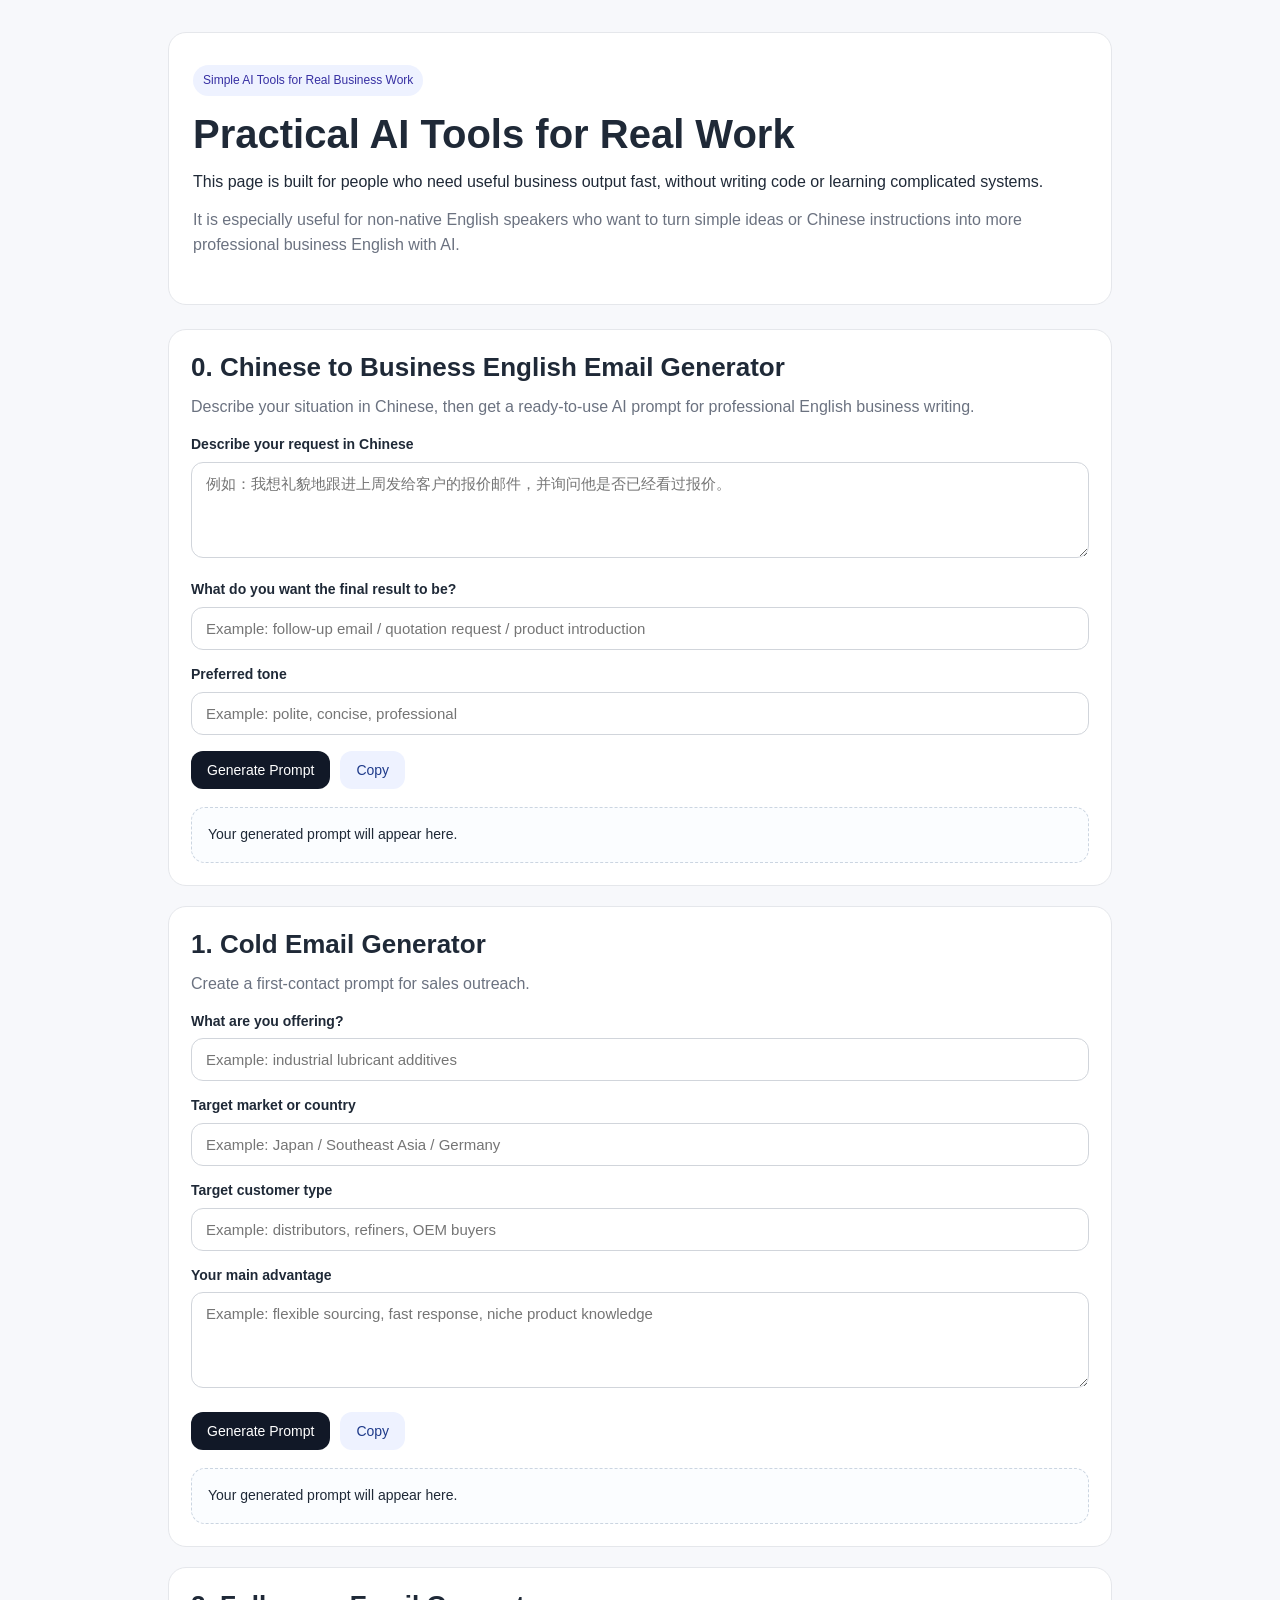
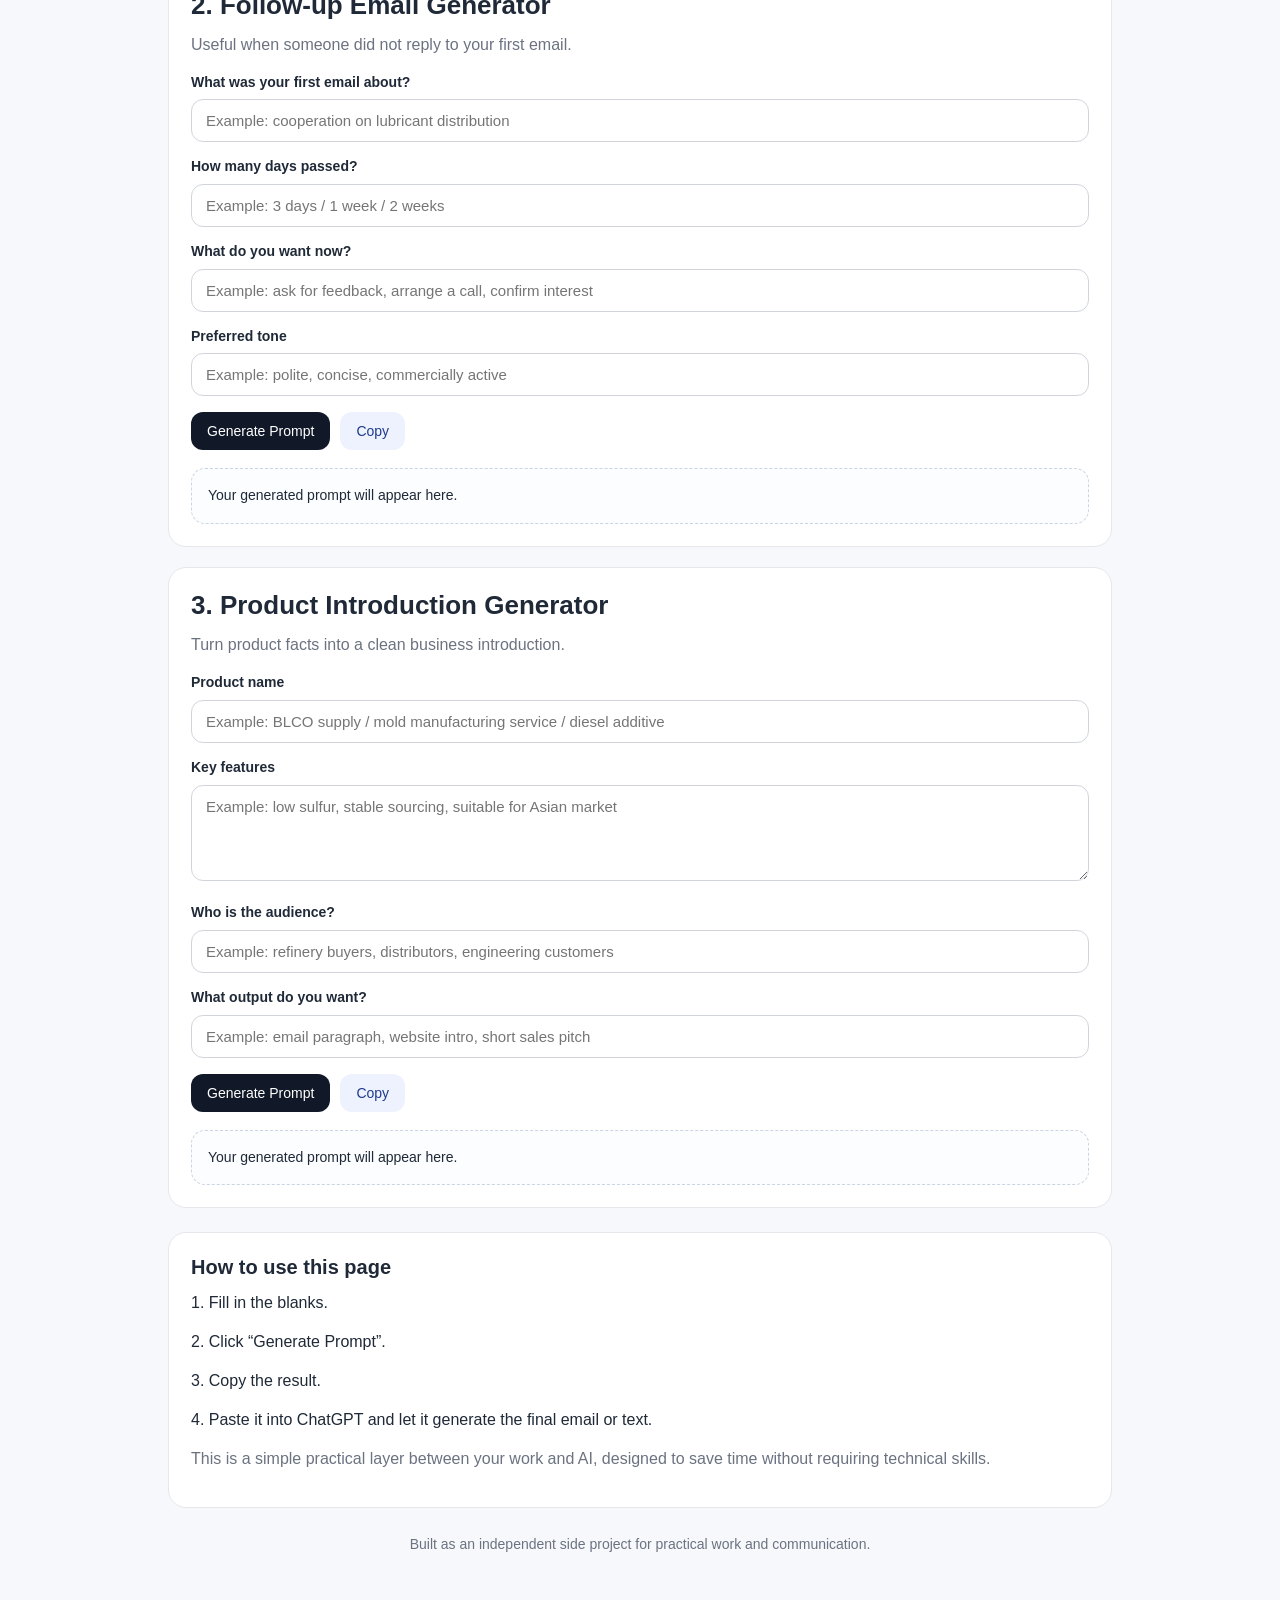
==== index.html @ b1612de0 "Update index.html" ====
<!DOCTYPE html>
<html lang="en">
<head>
  <meta charset="UTF-8" />
  <meta name="viewport" content="width=device-width, initial-scale=1.0" />
  <title>Practical AI Tools for Real Work</title>
  <style>
    :root {
      --bg: #f7f8fb;
      --card: #ffffff;
      --text: #1f2937;
      --muted: #6b7280;
      --line: #e5e7eb;
      --accent: #111827;
      --accent-2: #2563eb;
    }

    * { box-sizing: border-box; }
    body {
      margin: 0;
      font-family: Arial, Helvetica, sans-serif;
      background: var(--bg);
      color: var(--text);
      line-height: 1.55;
    }

    .wrap {
      max-width: 980px;
      margin: 0 auto;
      padding: 32px 18px 60px;
    }

    .hero {
      background: var(--card);
      border: 1px solid var(--line);
      border-radius: 18px;
      padding: 32px 24px;
      margin-bottom: 24px;
    }

    h1, h2, h3 {
      margin: 0 0 12px;
      line-height: 1.2;
    }

    h1 { font-size: 40px; }
    h2 { font-size: 26px; }
    h3 { font-size: 20px; }

    p { margin: 0 0 14px; }

    .muted {
      color: var(--muted);
    }

    .grid {
      display: grid;
      gap: 20px;
    }

    .tool-card {
      background: var(--card);
      border: 1px solid var(--line);
      border-radius: 18px;
      padding: 22px;
    }

    label {
      display: block;
      font-size: 14px;
      font-weight: bold;
      margin: 14px 0 6px;
    }

    input, textarea {
      width: 100%;
      padding: 12px 14px;
      border: 1px solid #d1d5db;
      border-radius: 12px;
      font-size: 15px;
      font-family: inherit;
      background: #fff;
    }

    textarea {
      min-height: 96px;
      resize: vertical;
    }

    .actions {
      display: flex;
      flex-wrap: wrap;
      gap: 10px;
      margin-top: 16px;
    }

    button {
      border: 0;
      border-radius: 12px;
      padding: 11px 16px;
      font-size: 14px;
      cursor: pointer;
      transition: opacity 0.2s ease;
    }

    button:hover { opacity: 0.92; }

    .primary {
      background: var(--accent);
      color: #fff;
    }

    .secondary {
      background: #eef2ff;
      color: #1e3a8a;
    }

    .output {
      margin-top: 18px;
      padding: 16px;
      border: 1px dashed #cbd5e1;
      border-radius: 14px;
      background: #fbfdff;
      white-space: pre-wrap;
      font-size: 14px;
    }

    .tips {
      background: var(--card);
      border: 1px solid var(--line);
      border-radius: 18px;
      padding: 22px;
      margin-top: 24px;
    }

    .footer {
      text-align: center;
      color: var(--muted);
      font-size: 14px;
      margin-top: 26px;
    }

    .badge {
      display: inline-block;
      font-size: 12px;
      padding: 6px 10px;
      border-radius: 999px;
      background: #eef2ff;
      color: #3730a3;
      margin-bottom: 14px;
    }

    @media (max-width: 640px) {
      h1 { font-size: 30px; }
      h2 { font-size: 22px; }
      .hero, .tool-card, .tips { padding: 18px; }
    }
  </style>
</head>
<body>
  <div class="wrap">
    <section class="hero">
      <div class="badge">Simple AI Tools for Real Business Work</div>
      <h1>Practical AI Tools for Real Work</h1>
      <p>This page is built for people who need useful business output fast, without writing code or learning complicated systems.</p>
      <p class="muted">It is especially useful for non-native English speakers who want to turn simple ideas or Chinese instructions into more professional business English with AI.</p>
    </section>

    <div class="grid">
      <section class="tool-card">
        <h2>0. Chinese to Business English Email Generator</h2>
        <p class="muted">Describe your situation in Chinese, then get a ready-to-use AI prompt for professional English business writing.</p>

        <label for="cn-situation">Describe your request in Chinese</label>
        <textarea id="cn-situation" placeholder="例如：我想礼貌地跟进上周发给客户的报价邮件，并询问他是否已经看过报价。"></textarea>

        <label for="cn-purpose">What do you want the final result to be?</label>
        <input id="cn-purpose" placeholder="Example: follow-up email / quotation request / product introduction" />

        <label for="cn-tone">Preferred tone</label>
        <input id="cn-tone" placeholder="Example: polite, concise, professional" />

        <div class="actions">
          <button class="primary" onclick="generateChineseEmail()">Generate Prompt</button>
          <button class="secondary" onclick="copyText('chinese-output')">Copy</button>
        </div>

        <div class="output" id="chinese-output">Your generated prompt will appear here.</div>
      </section>

      <section class="tool-card">
        <h2>1. Cold Email Generator</h2>
        <p class="muted">Create a first-contact prompt for sales outreach.</p>

        <label for="ce-product">What are you offering?</label>
        <input id="ce-product" placeholder="Example: industrial lubricant additives" />

        <label for="ce-market">Target market or country</label>
        <input id="ce-market" placeholder="Example: Japan / Southeast Asia / Germany" />

        <label for="ce-buyer">Target customer type</label>
        <input id="ce-buyer" placeholder="Example: distributors, refiners, OEM buyers" />

        <label for="ce-advantage">Your main advantage</label>
        <textarea id="ce-advantage" placeholder="Example: flexible sourcing, fast response, niche product knowledge"></textarea>

        <div class="actions">
          <button class="primary" onclick="generateColdEmail()">Generate Prompt</button>
          <button class="secondary" onclick="copyText('cold-output')">Copy</button>
        </div>

        <div class="output" id="cold-output">Your generated prompt will appear here.</div>
      </section>

      <section class="tool-card">
        <h2>2. Follow-up Email Generator</h2>
        <p class="muted">Useful when someone did not reply to your first email.</p>

        <label for="fu-topic">What was your first email about?</label>
        <input id="fu-topic" placeholder="Example: cooperation on lubricant distribution" />

        <label for="fu-days">How many days passed?</label>
        <input id="fu-days" placeholder="Example: 3 days / 1 week / 2 weeks" />

        <label for="fu-goal">What do you want now?</label>
        <input id="fu-goal" placeholder="Example: ask for feedback, arrange a call, confirm interest" />

        <label for="fu-tone">Preferred tone</label>
        <input id="fu-tone" placeholder="Example: polite, concise, commercially active" />

        <div class="actions">
          <button class="primary" onclick="generateFollowUp()">Generate Prompt</button>
          <button class="secondary" onclick="copyText('follow-output')">Copy</button>
        </div>

        <div class="output" id="follow-output">Your generated prompt will appear here.</div>
      </section>

      <section class="tool-card">
        <h2>3. Product Introduction Generator</h2>
        <p class="muted">Turn product facts into a clean business introduction.</p>

        <label for="pi-product">Product name</label>
        <input id="pi-product" placeholder="Example: BLCO supply / mold manufacturing service / diesel additive" />

        <label for="pi-features">Key features</label>
        <textarea id="pi-features" placeholder="Example: low sulfur, stable sourcing, suitable for Asian market"></textarea>

        <label for="pi-audience">Who is the audience?</label>
        <input id="pi-audience" placeholder="Example: refinery buyers, distributors, engineering customers" />

        <label for="pi-format">What output do you want?</label>
        <input id="pi-format" placeholder="Example: email paragraph, website intro, short sales pitch" />

        <div class="actions">
          <button class="primary" onclick="generateProductIntro()">Generate Prompt</button>
          <button class="secondary" onclick="copyText('product-output')">Copy</button>
        </div>

        <div class="output" id="product-output">Your generated prompt will appear here.</div>
      </section>
    </div>

    <section class="tips">
      <h3>How to use this page</h3>
      <p>1. Fill in the blanks.</p>
      <p>2. Click “Generate Prompt”.</p>
      <p>3. Copy the result.</p>
      <p>4. Paste it into ChatGPT and let it generate the final email or text.</p>
      <p class="muted">This is a simple practical layer between your work and AI, designed to save time without requiring technical skills.</p>
    </section>

    <div class="footer">
      Built as an independent side project for practical work and communication.
    </div>
  </div>

  <script>
    function generateChineseEmail() {
      const situation = document.getElementById('cn-situation').value.trim();
      const purpose = document.getElementById('cn-purpose').value.trim();
      const tone = document.getElementById('cn-tone').value.trim();

      const text = `You are a professional business communication assistant.

Please read the following Chinese request and write a natural, professional English business email.

Chinese request:
${situation}

Desired result: ${purpose}
Preferred tone: ${tone}

Requirements:
- Do not translate word for word
- Rewrite it into natural business English
- Keep the structure clear and practical
- Use short paragraphs
- Make it suitable for real B2B communication
- If useful, provide a subject line as well`;

      document.getElementById('chinese-output').textContent = text;
    }

    function generateColdEmail() {
      const product = document.getElementById('ce-product').value.trim();
      const market = document.getElementById('ce-market').value.trim();
      const buyer = document.getElementById('ce-buyer').value.trim();
      const advantage = document.getElementById('ce-advantage').value.trim();

      const text = `Write a concise and professional B2B cold email in English.

What I offer: ${product}
Target market: ${market}
Target customer: ${buyer}
Main advantage: ${advantage}

Requirements:
- Keep it natural and businesslike
- Avoid exaggerated claims
- Use short paragraphs
- End with a clear but soft call to action
- Suitable for first contact with an overseas business partner`;

      document.getElementById('cold-output').textContent = text;
    }

    function generateFollowUp() {
      const topic = document.getElementById('fu-topic').value.trim();
      const days = document.getElementById('fu-days').value.trim();
      const goal = document.getElementById('fu-goal').value.trim();
      const tone = document.getElementById('fu-tone').value.trim();

      const text = `Write a follow-up business email in English.

Previous topic: ${topic}
Time passed since first email: ${days}
Current goal: ${goal}
Preferred tone: ${tone}

Requirements:
- Keep it polite and brief
- Do not sound pushy
- Show commercial initiative
- Make it suitable for a real B2B follow-up
- End with one clear next step`;

      document.getElementById('follow-output').textContent = text;
    }

    function generateProductIntro() {
      const product = document.getElementById('pi-product').value.trim();
      const features = document.getElementById('pi-features').value.trim();
      const audience = document.getElementById('pi-audience').value.trim();
      const format = document.getElementById('pi-format').value.trim();

      const text = `Write a professional English product introduction.

Product/service: ${product}
Key features: ${features}
Audience: ${audience}
Desired format: ${format}

Requirements:
- Make it clear and commercially useful
- Focus on value and application
- Avoid technical overload unless necessary
- Keep the language international and business-friendly`;

      document.getElementById('product-output').textContent = text;
    }

    function copyText(elementId) {
      const text = document.getElementById(elementId).textContent;
      navigator.clipboard.writeText(text).then(() => {
        alert('Copied successfully.');
      });
    }
  </script>
</body>
</html>
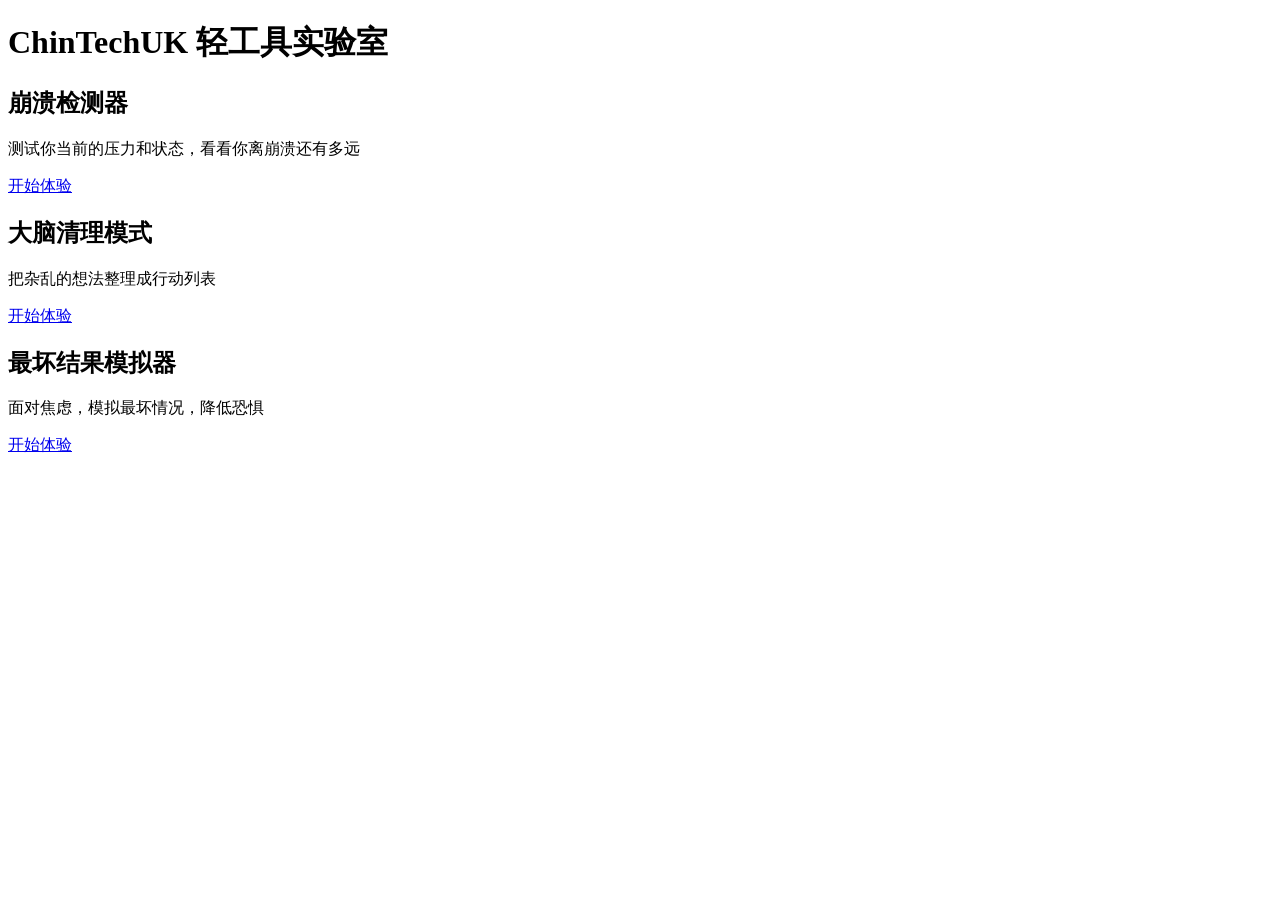
==== commit 411e2f51: "Update index.html" ====
--- a/index.html
+++ b/index.html
@@ -1,381 +1,26 @@
 <!DOCTYPE html>
-<html lang="en">
+<html lang="zh">
 <head>
-  <meta charset="UTF-8" />
-  <meta name="viewport" content="width=device-width, initial-scale=1.0" />
-  <title>Practical AI Tools for Real Work</title>
-  <style>
-    :root {
-      --bg: #f7f8fb;
-      --card: #ffffff;
-      --text: #1f2937;
-      --muted: #6b7280;
-      --line: #e5e7eb;
-      --accent: #111827;
-      --accent-2: #2563eb;
-    }
-
-    * { box-sizing: border-box; }
-    body {
-      margin: 0;
-      font-family: Arial, Helvetica, sans-serif;
-      background: var(--bg);
-      color: var(--text);
-      line-height: 1.55;
-    }
-
-    .wrap {
-      max-width: 980px;
-      margin: 0 auto;
-      padding: 32px 18px 60px;
-    }
-
-    .hero {
-      background: var(--card);
-      border: 1px solid var(--line);
-      border-radius: 18px;
-      padding: 32px 24px;
-      margin-bottom: 24px;
-    }
-
-    h1, h2, h3 {
-      margin: 0 0 12px;
-      line-height: 1.2;
-    }
-
-    h1 { font-size: 40px; }
-    h2 { font-size: 26px; }
-    h3 { font-size: 20px; }
-
-    p { margin: 0 0 14px; }
-
-    .muted {
-      color: var(--muted);
-    }
-
-    .grid {
-      display: grid;
-      gap: 20px;
-    }
-
-    .tool-card {
-      background: var(--card);
-      border: 1px solid var(--line);
-      border-radius: 18px;
-      padding: 22px;
-    }
-
-    label {
-      display: block;
-      font-size: 14px;
-      font-weight: bold;
-      margin: 14px 0 6px;
-    }
-
-    input, textarea {
-      width: 100%;
-      padding: 12px 14px;
-      border: 1px solid #d1d5db;
-      border-radius: 12px;
-      font-size: 15px;
-      font-family: inherit;
-      background: #fff;
-    }
-
-    textarea {
-      min-height: 96px;
-      resize: vertical;
-    }
-
-    .actions {
-      display: flex;
-      flex-wrap: wrap;
-      gap: 10px;
-      margin-top: 16px;
-    }
-
-    button {
-      border: 0;
-      border-radius: 12px;
-      padding: 11px 16px;
-      font-size: 14px;
-      cursor: pointer;
-      transition: opacity 0.2s ease;
-    }
-
-    button:hover { opacity: 0.92; }
-
-    .primary {
-      background: var(--accent);
-      color: #fff;
-    }
-
-    .secondary {
-      background: #eef2ff;
-      color: #1e3a8a;
-    }
-
-    .output {
-      margin-top: 18px;
-      padding: 16px;
-      border: 1px dashed #cbd5e1;
-      border-radius: 14px;
-      background: #fbfdff;
-      white-space: pre-wrap;
-      font-size: 14px;
-    }
-
-    .tips {
-      background: var(--card);
-      border: 1px solid var(--line);
-      border-radius: 18px;
-      padding: 22px;
-      margin-top: 24px;
-    }
-
-    .footer {
-      text-align: center;
-      color: var(--muted);
-      font-size: 14px;
-      margin-top: 26px;
-    }
-
-    .badge {
-      display: inline-block;
-      font-size: 12px;
-      padding: 6px 10px;
-      border-radius: 999px;
-      background: #eef2ff;
-      color: #3730a3;
-      margin-bottom: 14px;
-    }
-
-    @media (max-width: 640px) {
-      h1 { font-size: 30px; }
-      h2 { font-size: 22px; }
-      .hero, .tool-card, .tips { padding: 18px; }
-    }
-  </style>
+<meta charset="UTF-8">
+<title>ChinTechUK 工具站</title>
+<link rel="stylesheet" href="style.css">
 </head>
 <body>
-  <div class="wrap">
-    <section class="hero">
-      <div class="badge">Simple AI Tools for Real Business Work</div>
-      <h1>Practical AI Tools for Real Work</h1>
-      <p>This page is built for people who need useful business output fast, without writing code or learning complicated systems.</p>
-      <p class="muted">It is especially useful for non-native English speakers who want to turn simple ideas or Chinese instructions into more professional business English with AI.</p>
-    </section>
-
-    <div class="grid">
-      <section class="tool-card">
-        <h2>0. Chinese to Business English Email Generator</h2>
-        <p class="muted">Describe your situation in Chinese, then get a ready-to-use AI prompt for professional English business writing.</p>
-
-        <label for="cn-situation">Describe your request in Chinese</label>
-        <textarea id="cn-situation" placeholder="例如：我想礼貌地跟进上周发给客户的报价邮件，并询问他是否已经看过报价。"></textarea>
-
-        <label for="cn-purpose">What do you want the final result to be?</label>
-        <input id="cn-purpose" placeholder="Example: follow-up email / quotation request / product introduction" />
-
-        <label for="cn-tone">Preferred tone</label>
-        <input id="cn-tone" placeholder="Example: polite, concise, professional" />
-
-        <div class="actions">
-          <button class="primary" onclick="generateChineseEmail()">Generate Prompt</button>
-          <button class="secondary" onclick="copyText('chinese-output')">Copy</button>
-        </div>
-
-        <div class="output" id="chinese-output">Your generated prompt will appear here.</div>
-      </section>
-
-      <section class="tool-card">
-        <h2>1. Cold Email Generator</h2>
-        <p class="muted">Create a first-contact prompt for sales outreach.</p>
-
-        <label for="ce-product">What are you offering?</label>
-        <input id="ce-product" placeholder="Example: industrial lubricant additives" />
-
-        <label for="ce-market">Target market or country</label>
-        <input id="ce-market" placeholder="Example: Japan / Southeast Asia / Germany" />
-
-        <label for="ce-buyer">Target customer type</label>
-        <input id="ce-buyer" placeholder="Example: distributors, refiners, OEM buyers" />
-
-        <label for="ce-advantage">Your main advantage</label>
-        <textarea id="ce-advantage" placeholder="Example: flexible sourcing, fast response, niche product knowledge"></textarea>
-
-        <div class="actions">
-          <button class="primary" onclick="generateColdEmail()">Generate Prompt</button>
-          <button class="secondary" onclick="copyText('cold-output')">Copy</button>
-        </div>
-
-        <div class="output" id="cold-output">Your generated prompt will appear here.</div>
-      </section>
-
-      <section class="tool-card">
-        <h2>2. Follow-up Email Generator</h2>
-        <p class="muted">Useful when someone did not reply to your first email.</p>
-
-        <label for="fu-topic">What was your first email about?</label>
-        <input id="fu-topic" placeholder="Example: cooperation on lubricant distribution" />
-
-        <label for="fu-days">How many days passed?</label>
-        <input id="fu-days" placeholder="Example: 3 days / 1 week / 2 weeks" />
-
-        <label for="fu-goal">What do you want now?</label>
-        <input id="fu-goal" placeholder="Example: ask for feedback, arrange a call, confirm interest" />
-
-        <label for="fu-tone">Preferred tone</label>
-        <input id="fu-tone" placeholder="Example: polite, concise, commercially active" />
-
-        <div class="actions">
-          <button class="primary" onclick="generateFollowUp()">Generate Prompt</button>
-          <button class="secondary" onclick="copyText('follow-output')">Copy</button>
-        </div>
-
-        <div class="output" id="follow-output">Your generated prompt will appear here.</div>
-      </section>
-
-      <section class="tool-card">
-        <h2>3. Product Introduction Generator</h2>
-        <p class="muted">Turn product facts into a clean business introduction.</p>
-
-        <label for="pi-product">Product name</label>
-        <input id="pi-product" placeholder="Example: BLCO supply / mold manufacturing service / diesel additive" />
-
-        <label for="pi-features">Key features</label>
-        <textarea id="pi-features" placeholder="Example: low sulfur, stable sourcing, suitable for Asian market"></textarea>
-
-        <label for="pi-audience">Who is the audience?</label>
-        <input id="pi-audience" placeholder="Example: refinery buyers, distributors, engineering customers" />
-
-        <label for="pi-format">What output do you want?</label>
-        <input id="pi-format" placeholder="Example: email paragraph, website intro, short sales pitch" />
-
-        <div class="actions">
-          <button class="primary" onclick="generateProductIntro()">Generate Prompt</button>
-          <button class="secondary" onclick="copyText('product-output')">Copy</button>
-        </div>
-
-        <div class="output" id="product-output">Your generated prompt will appear here.</div>
-      </section>
-    </div>
-
-    <section class="tips">
-      <h3>How to use this page</h3>
-      <p>1. Fill in the blanks.</p>
-      <p>2. Click “Generate Prompt”.</p>
-      <p>3. Copy the result.</p>
-      <p>4. Paste it into ChatGPT and let it generate the final email or text.</p>
-      <p class="muted">This is a simple practical layer between your work and AI, designed to save time without requiring technical skills.</p>
-    </section>
-
-    <div class="footer">
-      Built as an independent side project for practical work and communication.
-    </div>
-  </div>
-
-  <script>
-    function generateChineseEmail() {
-      const situation = document.getElementById('cn-situation').value.trim();
-      const purpose = document.getElementById('cn-purpose').value.trim();
-      const tone = document.getElementById('cn-tone').value.trim();
-
-      const text = `You are a professional business communication assistant.
-
-Please read the following Chinese request and write a natural, professional English business email.
-
-Chinese request:
-${situation}
-
-Desired result: ${purpose}
-Preferred tone: ${tone}
-
-Requirements:
-- Do not translate word for word
-- Rewrite it into natural business English
-- Keep the structure clear and practical
-- Use short paragraphs
-- Make it suitable for real B2B communication
-- If useful, provide a subject line as well`;
-
-      document.getElementById('chinese-output').textContent = text;
-    }
-
-    function generateColdEmail() {
-      const product = document.getElementById('ce-product').value.trim();
-      const market = document.getElementById('ce-market').value.trim();
-      const buyer = document.getElementById('ce-buyer').value.trim();
-      const advantage = document.getElementById('ce-advantage').value.trim();
-
-      const text = `Write a concise and professional B2B cold email in English.
-
-What I offer: ${product}
-Target market: ${market}
-Target customer: ${buyer}
-Main advantage: ${advantage}
-
-Requirements:
-- Keep it natural and businesslike
-- Avoid exaggerated claims
-- Use short paragraphs
-- End with a clear but soft call to action
-- Suitable for first contact with an overseas business partner`;
-
-      document.getElementById('cold-output').textContent = text;
-    }
-
-    function generateFollowUp() {
-      const topic = document.getElementById('fu-topic').value.trim();
-      const days = document.getElementById('fu-days').value.trim();
-      const goal = document.getElementById('fu-goal').value.trim();
-      const tone = document.getElementById('fu-tone').value.trim();
-
-      const text = `Write a follow-up business email in English.
-
-Previous topic: ${topic}
-Time passed since first email: ${days}
-Current goal: ${goal}
-Preferred tone: ${tone}
-
-Requirements:
-- Keep it polite and brief
-- Do not sound pushy
-- Show commercial initiative
-- Make it suitable for a real B2B follow-up
-- End with one clear next step`;
-
-      document.getElementById('follow-output').textContent = text;
-    }
-
-    function generateProductIntro() {
-      const product = document.getElementById('pi-product').value.trim();
-      const features = document.getElementById('pi-features').value.trim();
-      const audience = document.getElementById('pi-audience').value.trim();
-      const format = document.getElementById('pi-format').value.trim();
-
-      const text = `Write a professional English product introduction.
-
-Product/service: ${product}
-Key features: ${features}
-Audience: ${audience}
-Desired format: ${format}
-
-Requirements:
-- Make it clear and commercially useful
-- Focus on value and application
-- Avoid technical overload unless necessary
-- Keep the language international and business-friendly`;
-
-      document.getElementById('product-output').textContent = text;
-    }
-
-    function copyText(elementId) {
-      const text = document.getElementById(elementId).textContent;
-      navigator.clipboard.writeText(text).then(() => {
-        alert('Copied successfully.');
-      });
-    }
-  </script>
+<h1>ChinTechUK 轻工具实验室</h1>
+<div class="card">
+  <h2>崩溃检测器</h2>
+  <p>测试你当前的压力和状态，看看你离崩溃还有多远</p>
+  <a href="stress.html">开始体验</a>
+</div>
+<div class="card">
+  <h2>大脑清理模式</h2>
+  <p>把杂乱的想法整理成行动列表</p>
+  <a href="brain.html">开始体验</a>
+</div>
+<div class="card">
+  <h2>最坏结果模拟器</h2>
+  <p>面对焦虑，模拟最坏情况，降低恐惧</p>
+  <a href="worst.html">开始体验</a>
+</div>
 </body>
 </html>
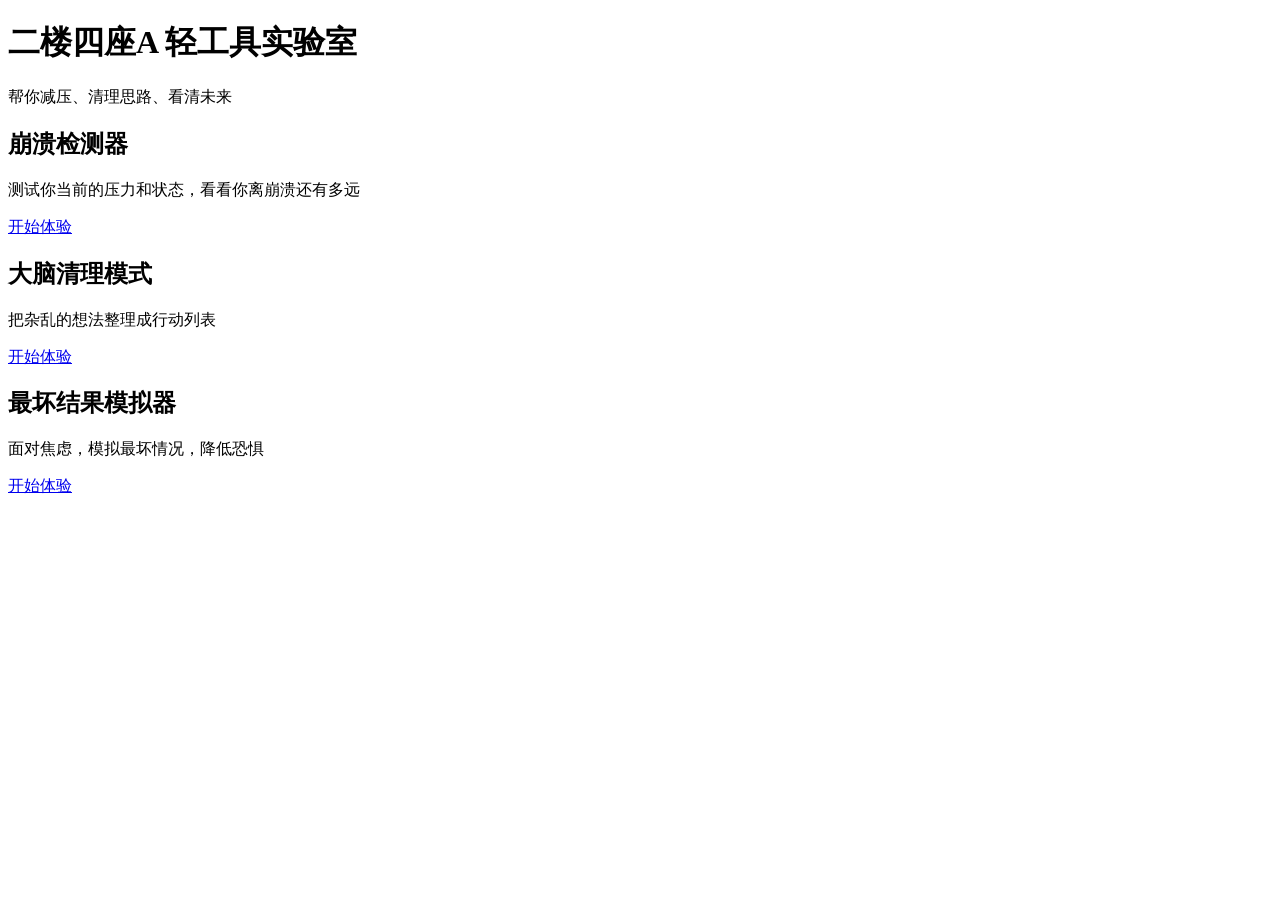
==== commit bc91fa9a: "Update index.html" ====
--- a/index.html
+++ b/index.html
@@ -2,25 +2,30 @@
 <html lang="zh">
 <head>
 <meta charset="UTF-8">
-<title>ChinTechUK 工具站</title>
+<title>二楼四座A 轻工具实验室</title>
 <link rel="stylesheet" href="style.css">
 </head>
 <body>
-<h1>ChinTechUK 轻工具实验室</h1>
+<h1>二楼四座A 轻工具实验室</h1>
+<p>帮你减压、清理思路、看清未来</p>
+
 <div class="card">
   <h2>崩溃检测器</h2>
   <p>测试你当前的压力和状态，看看你离崩溃还有多远</p>
   <a href="stress.html">开始体验</a>
 </div>
+
 <div class="card">
   <h2>大脑清理模式</h2>
   <p>把杂乱的想法整理成行动列表</p>
   <a href="brain.html">开始体验</a>
 </div>
+
 <div class="card">
   <h2>最坏结果模拟器</h2>
   <p>面对焦虑，模拟最坏情况，降低恐惧</p>
   <a href="worst.html">开始体验</a>
 </div>
+
 </body>
 </html>
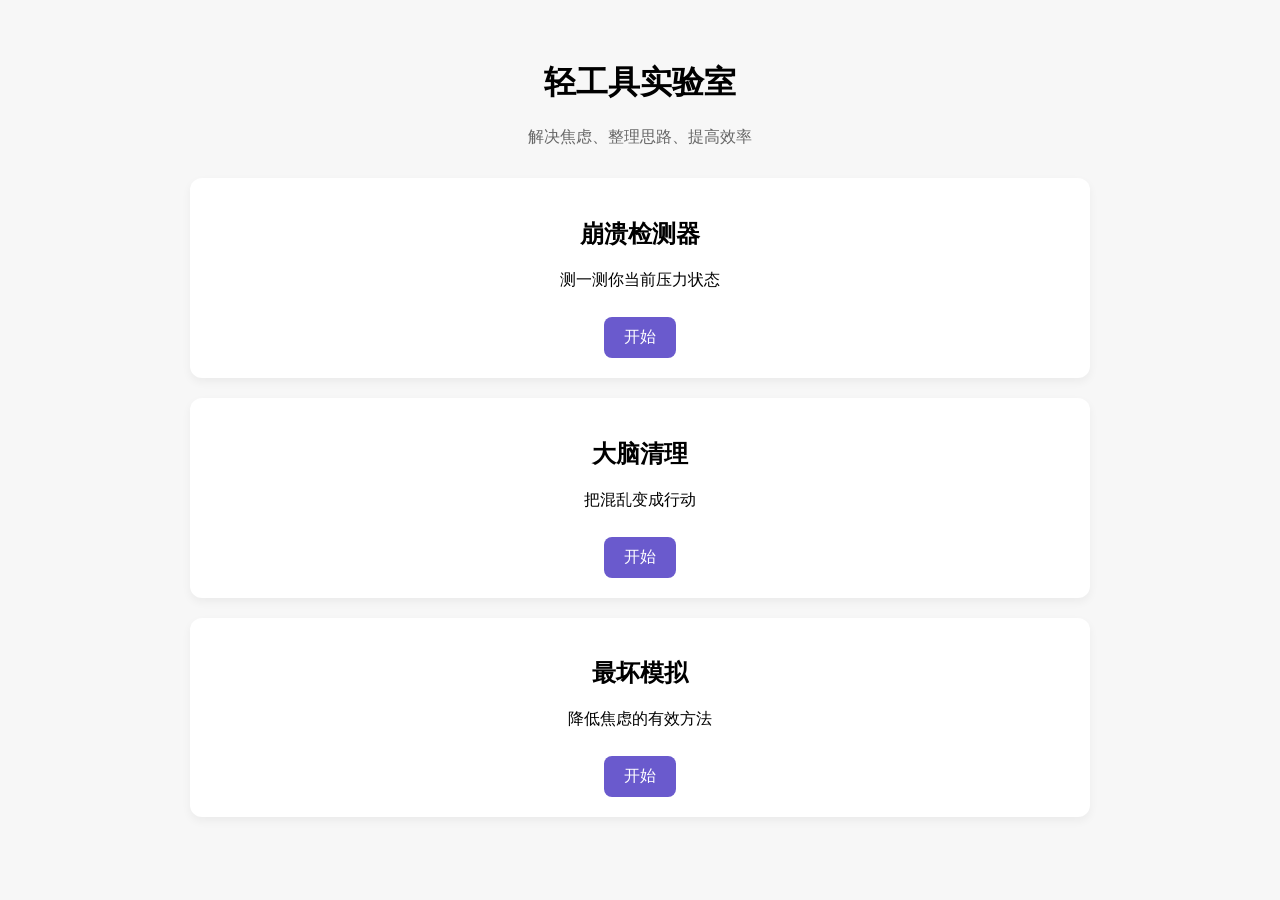
==== commit acac2442: "Update index.html" ====
--- a/index.html
+++ b/index.html
@@ -2,29 +2,36 @@
 <html lang="zh">
 <head>
 <meta charset="UTF-8">
-<title>二楼四座A 轻工具实验室</title>
-<link rel="stylesheet" href="style.css">
+<title>二楼四座A 工具站</title>
+<link rel="stylesheet" href="style_new.css">
 </head>
 <body>
-<h1>二楼四座A 轻工具实验室</h1>
-<p>帮你减压、清理思路、看清未来</p>
 
-<div class="card">
-  <h2>崩溃检测器</h2>
-  <p>测试你当前的压力和状态，看看你离崩溃还有多远</p>
-  <a href="stress.html">开始体验</a>
-</div>
+<div class="container">
+  <h1>轻工具实验室</h1>
+  <p class="subtitle">解决焦虑、整理思路、提高效率</p>
 
-<div class="card">
-  <h2>大脑清理模式</h2>
-  <p>把杂乱的想法整理成行动列表</p>
-  <a href="brain.html">开始体验</a>
-</div>
+  <div class="grid">
 
-<div class="card">
-  <h2>最坏结果模拟器</h2>
-  <p>面对焦虑，模拟最坏情况，降低恐惧</p>
-  <a href="worst.html">开始体验</a>
+    <div class="card">
+      <h2>崩溃检测器</h2>
+      <p>测一测你当前压力状态</p>
+      <a href="stress.html" class="btn">开始</a>
+    </div>
+
+    <div class="card">
+      <h2>大脑清理</h2>
+      <p>把混乱变成行动</p>
+      <a href="brain.html" class="btn">开始</a>
+    </div>
+
+    <div class="card">
+      <h2>最坏模拟</h2>
+      <p>降低焦虑的有效方法</p>
+      <a href="worst.html" class="btn">开始</a>
+    </div>
+
+  </div>
 </div>
 
 </body>
--- a/style_new.css
+++ b/style_new.css
@@ -0,0 +1 @@
+body{margin:0;font-family:Arial,sans-serif;background:#f7f7f7}.container{max-width:900px;margin:0 auto;text-align:center;padding:40px 20px}.subtitle{color:#666;margin-bottom:30px}.grid{display:grid;grid-template-columns:1fr;gap:20px}.card{background:#fff;padding:20px;border-radius:12px;box-shadow:0 4px 10px rgba(0,0,0,0.05)}.btn{display:inline-block;margin-top:10px;padding:10px 20px;background:#6A5ACD;color:#fff;text-decoration:none;border-radius:8px}.btn:hover{opacity:0.8}
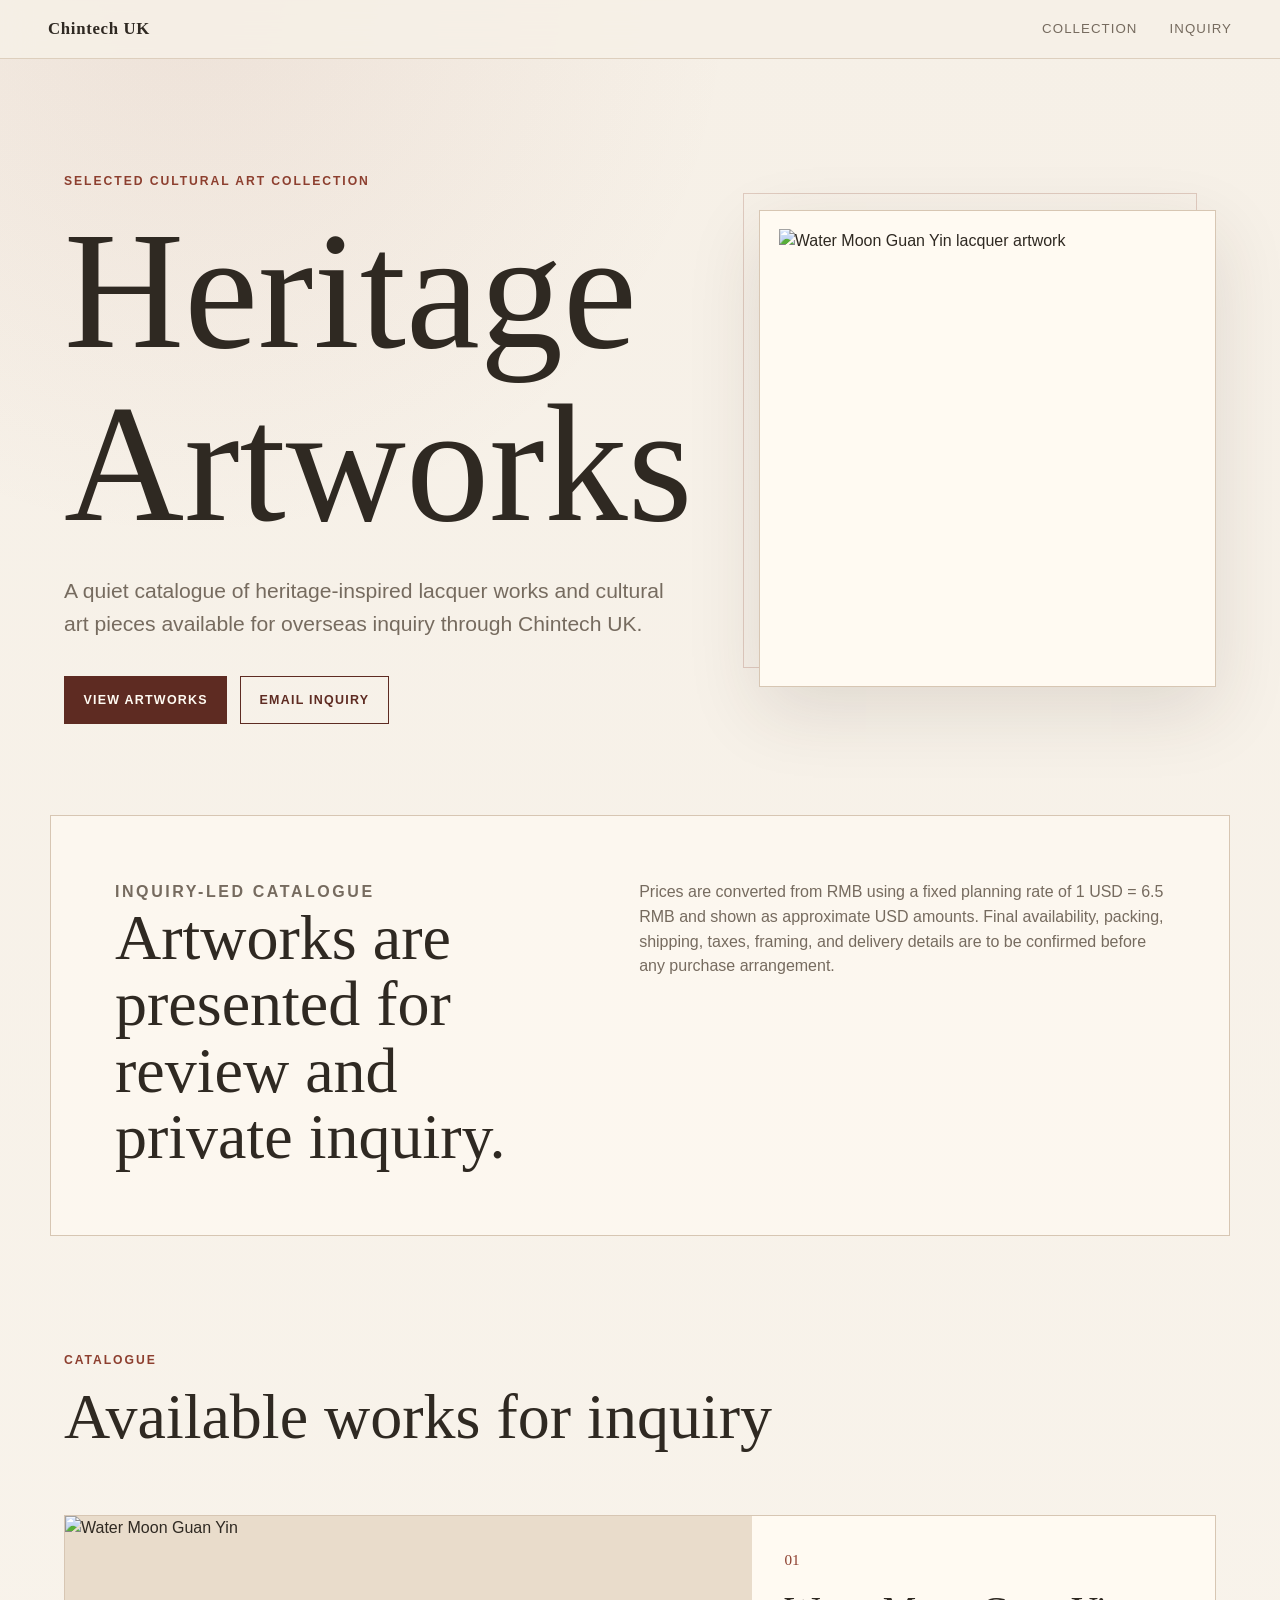
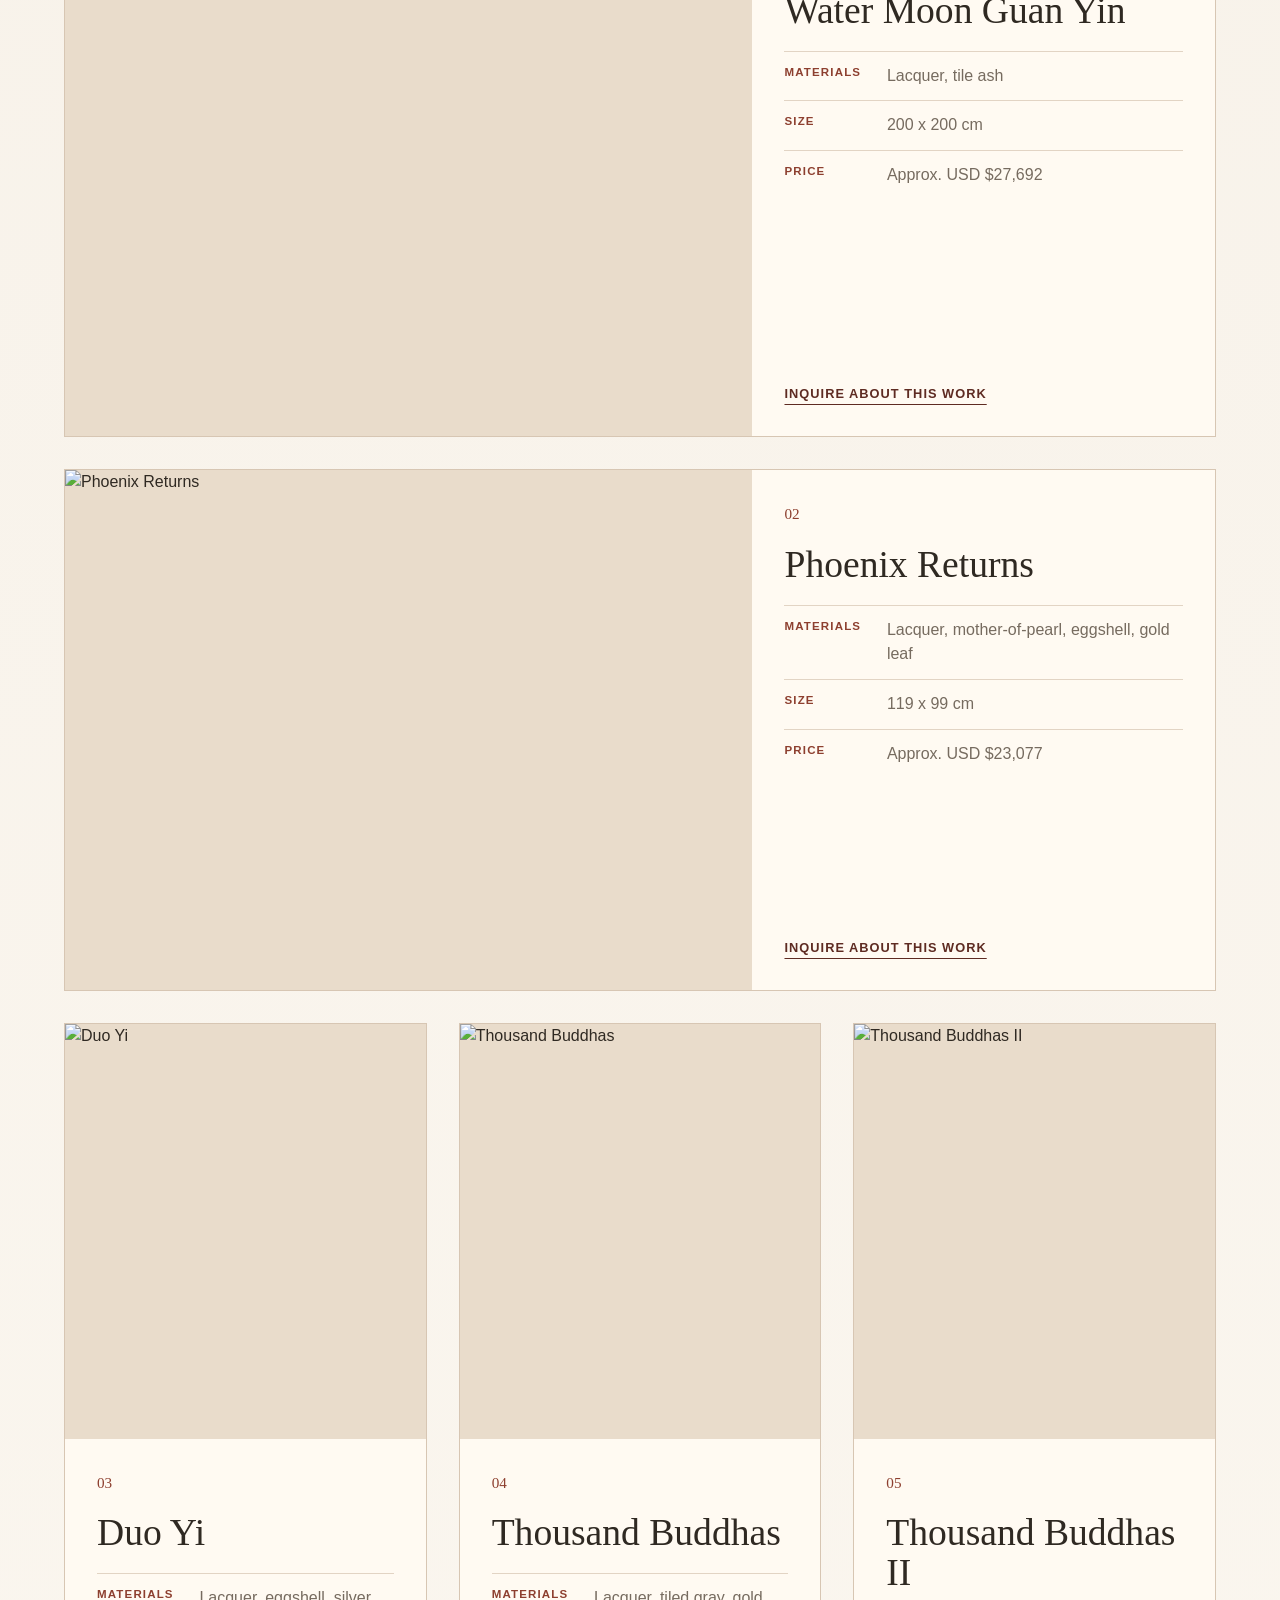
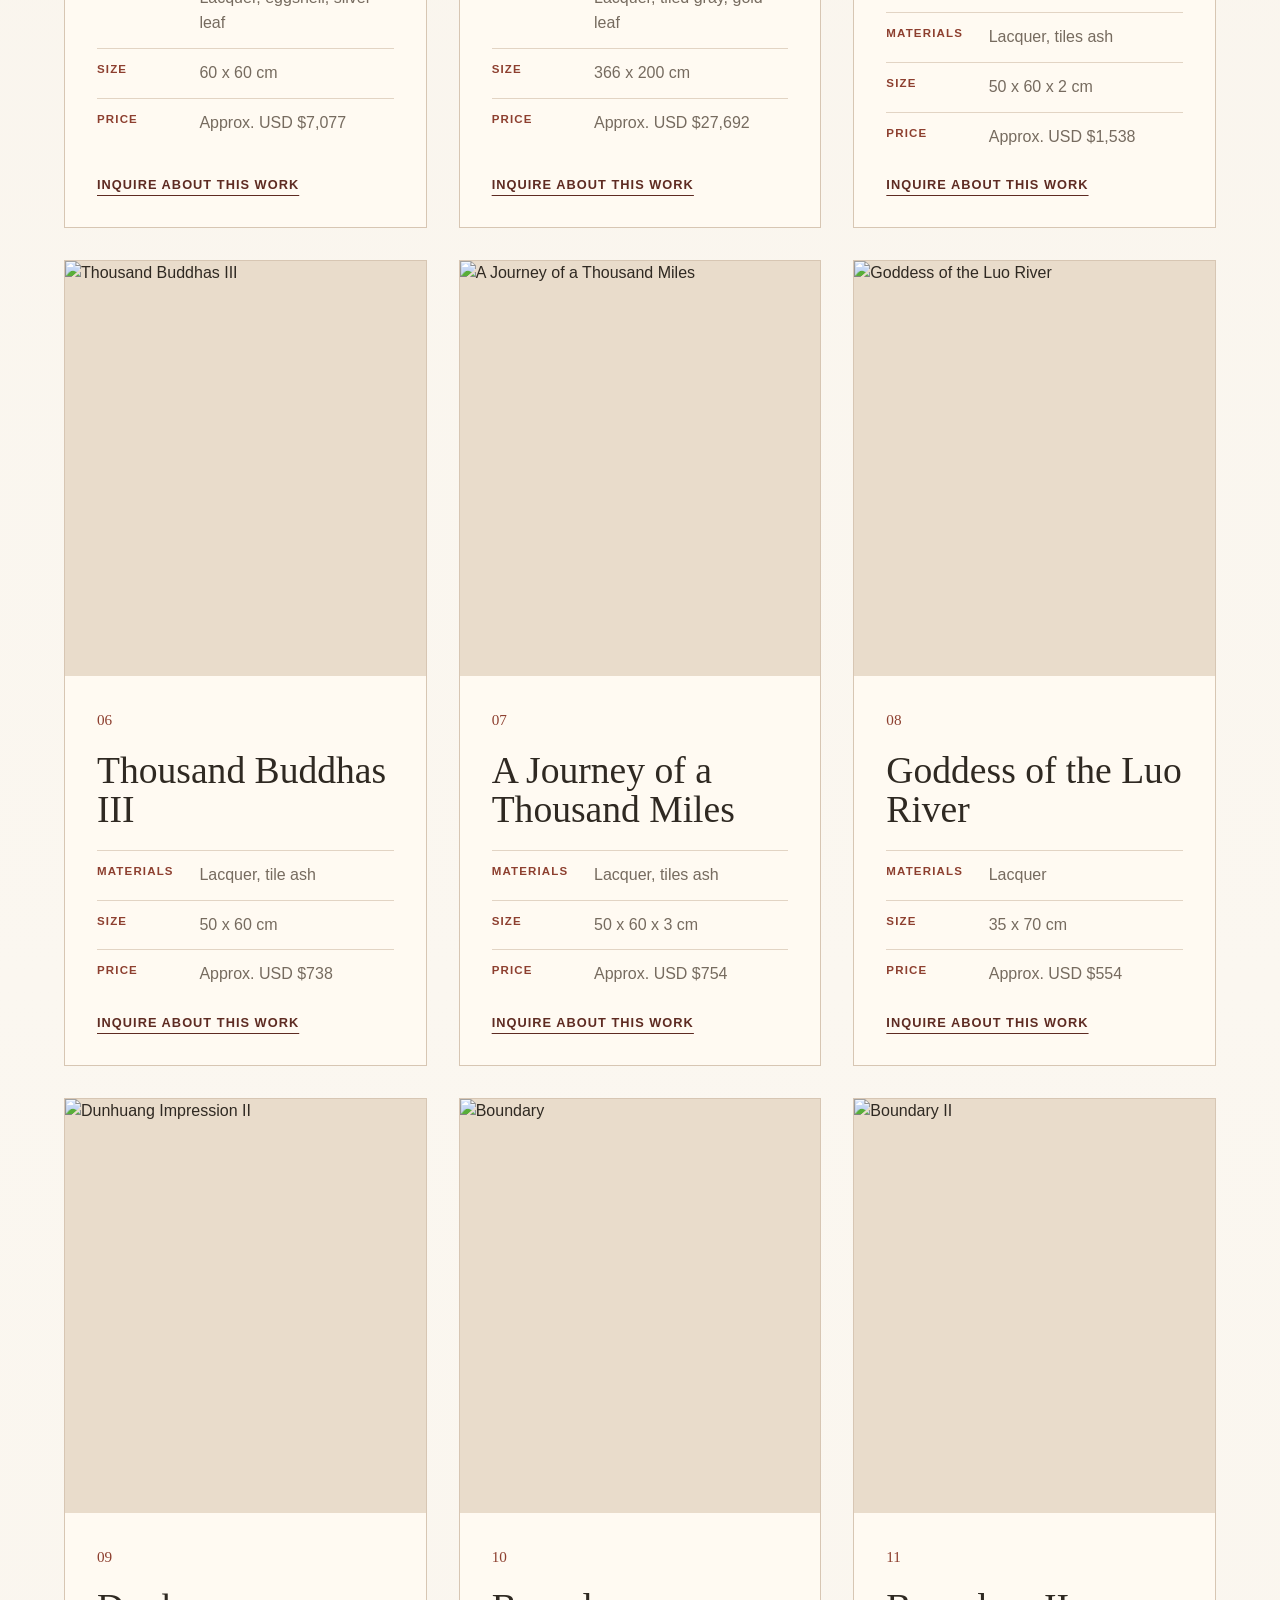
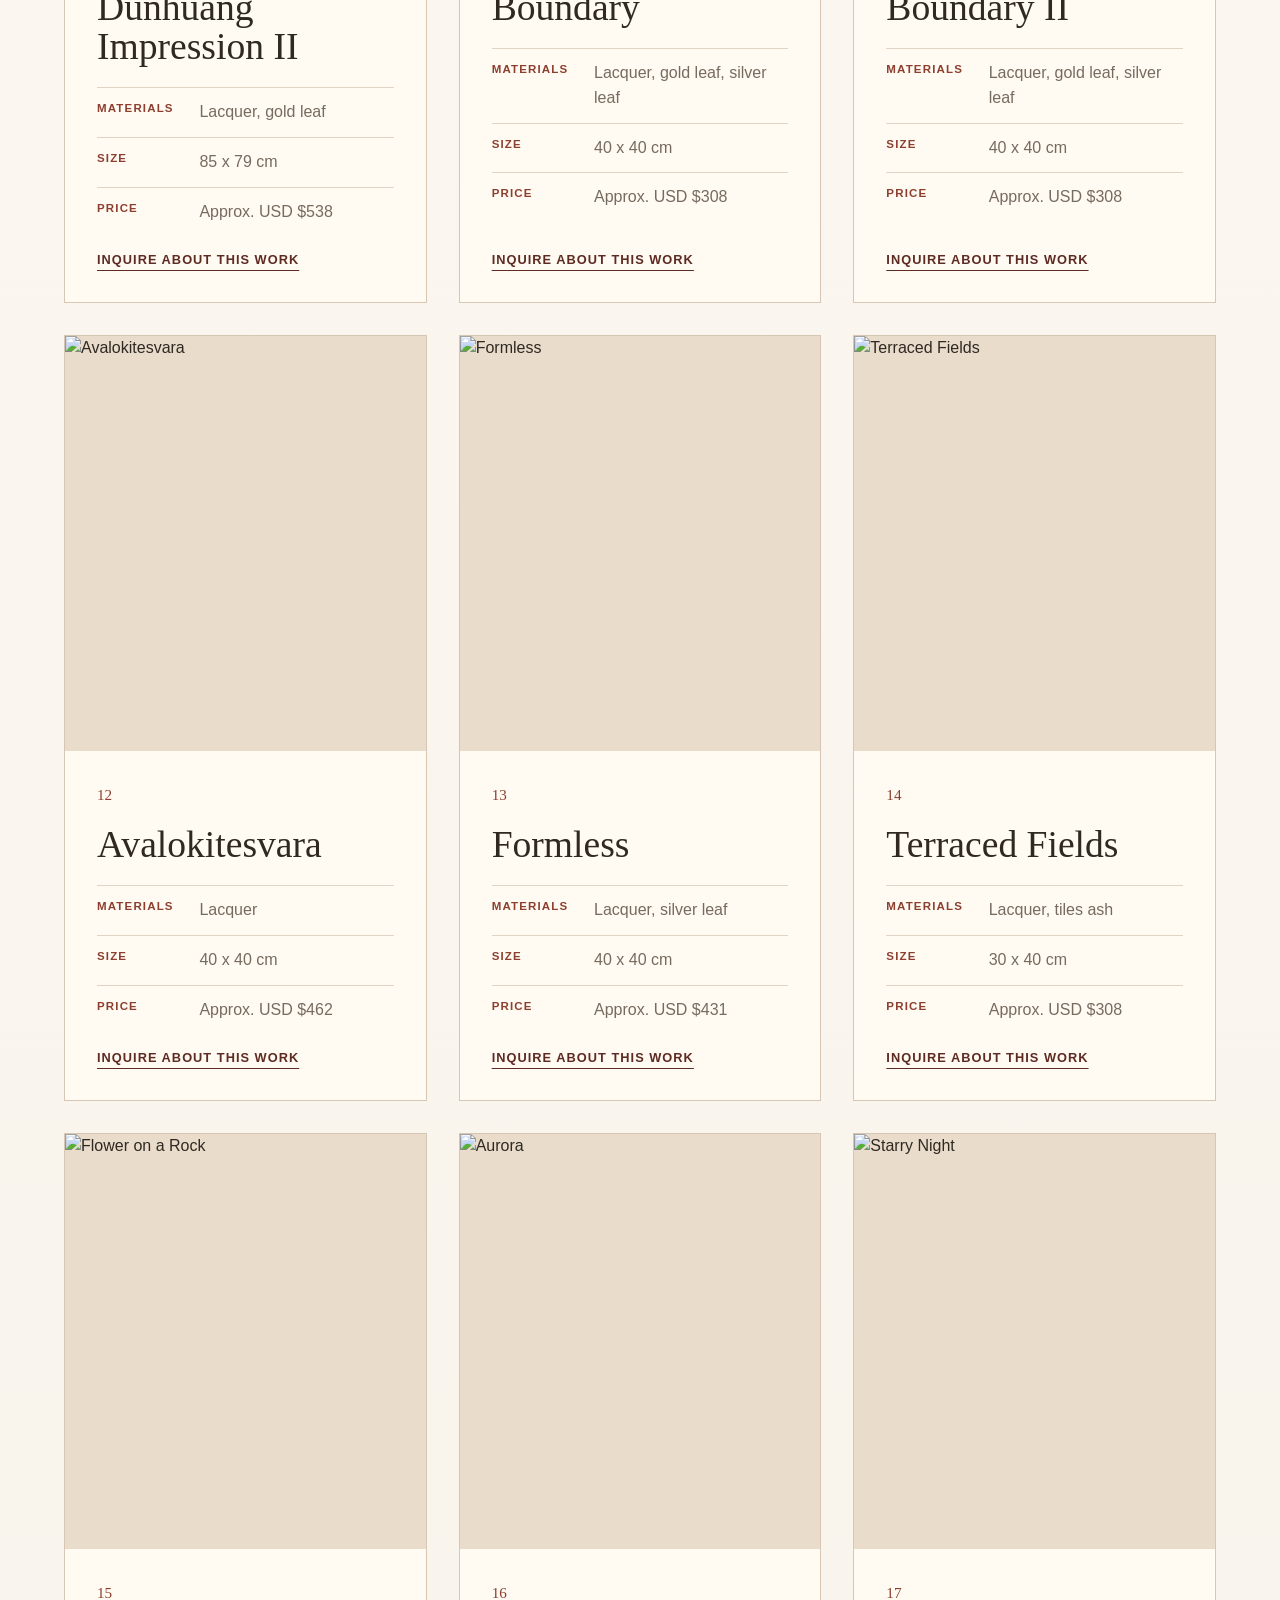
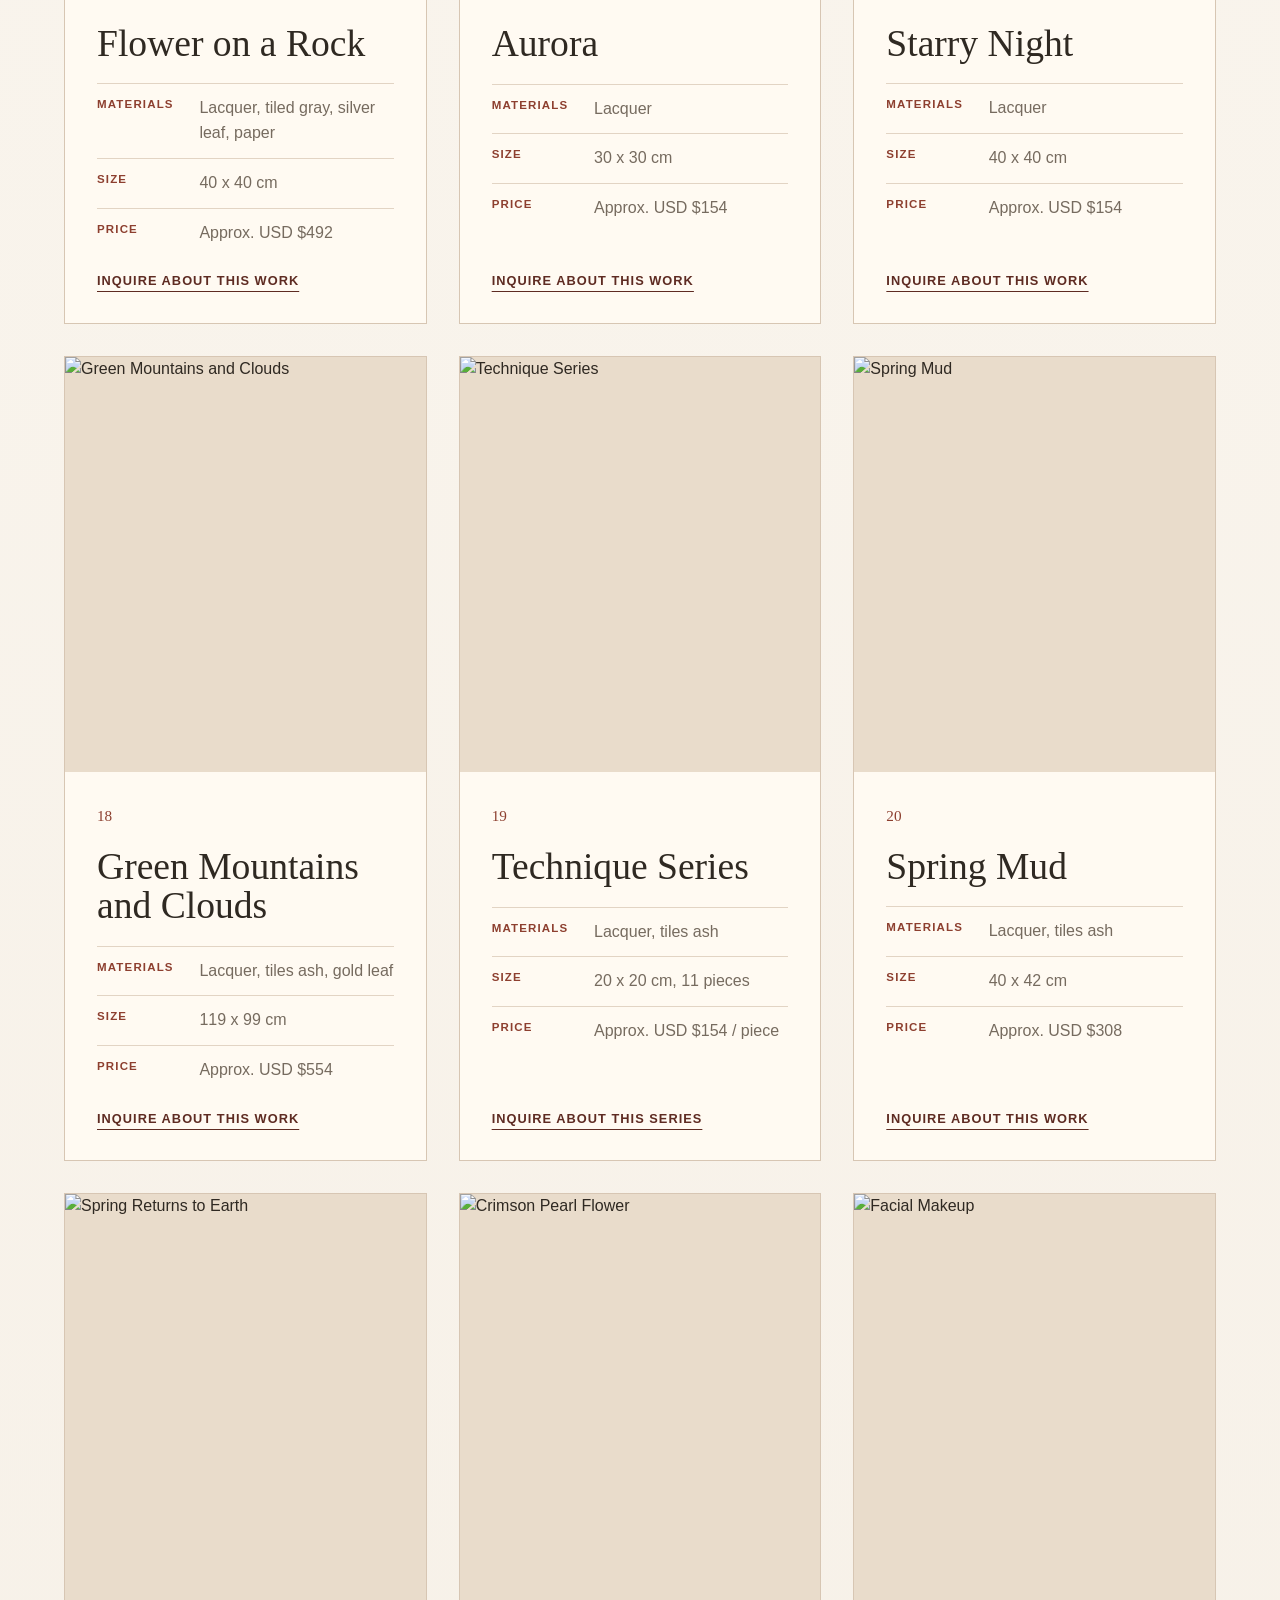
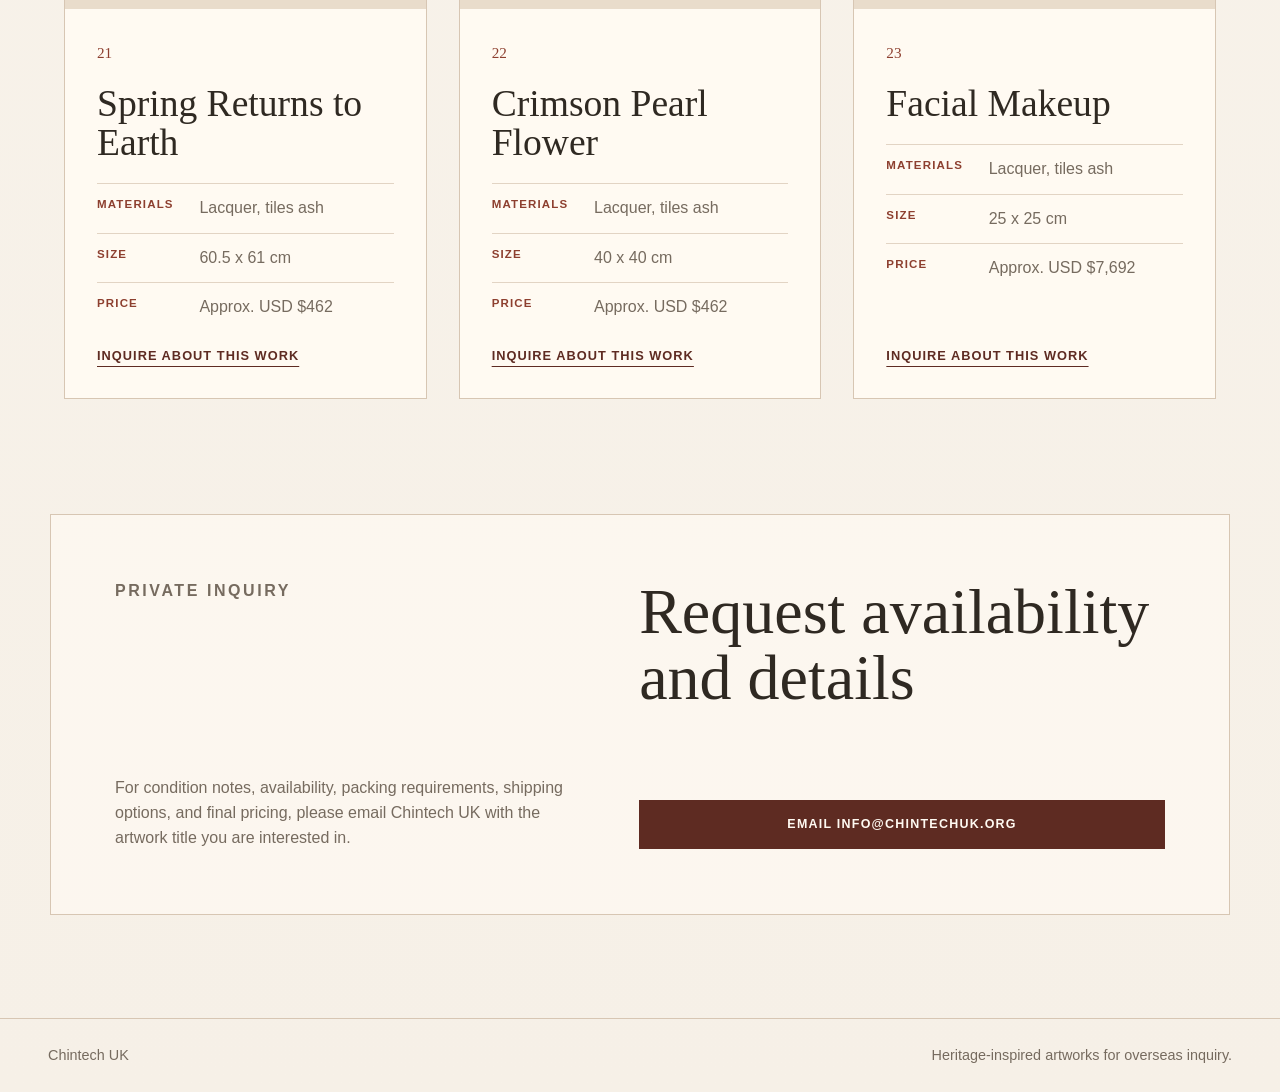
==== commit 384979f1: "Replace site with heritage artworks page" ====
--- a/index.html
+++ b/index.html
@@ -1,38 +1,413 @@
-<!DOCTYPE html>
-<html lang="zh">
-<head>
-<meta charset="UTF-8">
-<title>二楼四座A 工具站</title>
-<link rel="stylesheet" href="style_new.css">
-</head>
-<body>
-
-<div class="container">
-  <h1>轻工具实验室</h1>
-  <p class="subtitle">解决焦虑、整理思路、提高效率</p>
-
-  <div class="grid">
-
-    <div class="card">
-      <h2>崩溃检测器</h2>
-      <p>测一测你当前压力状态</p>
-      <a href="stress.html" class="btn">开始</a>
-    </div>
-
-    <div class="card">
-      <h2>大脑清理</h2>
-      <p>把混乱变成行动</p>
-      <a href="brain.html" class="btn">开始</a>
-    </div>
-
-    <div class="card">
-      <h2>最坏模拟</h2>
-      <p>降低焦虑的有效方法</p>
-      <a href="worst.html" class="btn">开始</a>
-    </div>
-
-  </div>
-</div>
-
-</body>
+<!doctype html>
+<html lang="en">
+  <head>
+    <meta charset="utf-8">
+    <meta name="viewport" content="width=device-width, initial-scale=1">
+    <title>Heritage Artworks | Chintech UK</title>
+    <meta
+      name="description"
+      content="Selected heritage-inspired lacquer artworks available for overseas inquiry through Chintech UK."
+    >
+    <link rel="canonical" href="https://chintechuk.org/">
+    <meta property="og:title" content="Heritage Artworks | Chintech UK">
+    <meta
+      property="og:description"
+      content="Selected heritage-inspired artworks available for overseas inquiry through Chintech UK."
+    >
+    <meta property="og:type" content="website">
+    <meta property="og:url" content="https://chintechuk.org/">
+    <link rel="stylesheet" href="styles.css">
+  </head>
+  <body>
+    <header class="site-header">
+      <a class="brand" href="/" aria-label="Chintech UK home">Chintech UK</a>
+      <nav aria-label="Primary navigation">
+        <a href="#collection">Collection</a>
+        <a href="#inquiry">Inquiry</a>
+      </nav>
+    </header>
+
+    <main>
+      <section class="hero" aria-labelledby="page-title">
+        <div class="hero__copy">
+          <p class="eyebrow">Selected cultural art collection</p>
+          <h1 id="page-title">Heritage Artworks</h1>
+          <p class="hero__intro">
+            A quiet catalogue of heritage-inspired lacquer works and cultural
+            art pieces available for overseas inquiry through Chintech UK.
+          </p>
+          <div class="hero__actions">
+            <a class="button" href="#collection">View artworks</a>
+            <a class="button button--ghost" href="mailto:info@chintechuk.org?subject=Heritage%20Artworks%20Inquiry">Email inquiry</a>
+          </div>
+        </div>
+        <figure class="hero__art">
+          <img
+            src="https://naturecollection-heritageartworks.com/cdn/shop/files/f2079c4a3e4ec27346e22d2166217dc2.jpg?v=1774235159&width=1500"
+            alt="Water Moon Guan Yin lacquer artwork"
+          >
+        </figure>
+      </section>
+
+      <section class="intro-panel" aria-label="Inquiry notes">
+        <div>
+          <p class="eyebrow">Inquiry-led catalogue</p>
+          <h2>Artworks are presented for review and private inquiry.</h2>
+        </div>
+        <p>
+          Prices are converted from RMB using a fixed planning rate of 1 USD =
+          6.5 RMB and shown as approximate USD amounts. Final availability,
+          packing, shipping, taxes, framing, and delivery details are to be
+          confirmed before any purchase arrangement.
+        </p>
+      </section>
+
+      <section class="collection" id="collection" aria-labelledby="collection-title">
+        <div class="section-heading">
+          <p class="eyebrow">Catalogue</p>
+          <h2 id="collection-title">Available works for inquiry</h2>
+        </div>
+
+        <div class="artwork-grid">
+          <article class="artwork artwork--featured">
+            <img src="https://naturecollection-heritageartworks.com/cdn/shop/files/f2079c4a3e4ec27346e22d2166217dc2.jpg?v=1774235159&width=1500" alt="Water Moon Guan Yin">
+            <div class="artwork__content">
+              <p class="artwork__number">01</p>
+              <h3>Water Moon Guan Yin</h3>
+              <dl>
+                <div><dt>Materials</dt><dd>Lacquer, tile ash</dd></div>
+                <div><dt>Size</dt><dd>200 x 200 cm</dd></div>
+                <div><dt>Price</dt><dd>Approx. USD $27,692</dd></div>
+              </dl>
+              <a class="text-link" href="mailto:info@chintechuk.org?subject=Inquiry:%20Water%20Moon%20Guan%20Yin">Inquire about this work</a>
+            </div>
+          </article>
+
+          <article class="artwork artwork--featured">
+            <img src="https://naturecollection-heritageartworks.com/cdn/shop/files/3ec2e49687fd471fdc232286db0984cc.jpg?v=1774235048&width=1500" alt="Phoenix Returns">
+            <div class="artwork__content">
+              <p class="artwork__number">02</p>
+              <h3>Phoenix Returns</h3>
+              <dl>
+                <div><dt>Materials</dt><dd>Lacquer, mother-of-pearl, eggshell, gold leaf</dd></div>
+                <div><dt>Size</dt><dd>119 x 99 cm</dd></div>
+                <div><dt>Price</dt><dd>Approx. USD $23,077</dd></div>
+              </dl>
+              <a class="text-link" href="mailto:info@chintechuk.org?subject=Inquiry:%20Phoenix%20Returns">Inquire about this work</a>
+            </div>
+          </article>
+
+          <article class="artwork">
+            <img src="https://naturecollection-heritageartworks.com/cdn/shop/files/d006b55afccbc7079080c6652b55fcb7.jpg?v=1774235097&width=1500" alt="Duo Yi">
+            <div class="artwork__content">
+              <p class="artwork__number">03</p>
+              <h3>Duo Yi</h3>
+              <dl>
+                <div><dt>Materials</dt><dd>Lacquer, eggshell, silver leaf</dd></div>
+                <div><dt>Size</dt><dd>60 x 60 cm</dd></div>
+                <div><dt>Price</dt><dd>Approx. USD $7,077</dd></div>
+              </dl>
+              <a class="text-link" href="mailto:info@chintechuk.org?subject=Inquiry:%20Duo%20Yi">Inquire about this work</a>
+            </div>
+          </article>
+
+          <article class="artwork">
+            <img src="https://naturecollection-heritageartworks.com/cdn/shop/files/f270fcf320bb15f271e8530deb136820.jpg?v=1774234742&width=1500" alt="Thousand Buddhas">
+            <div class="artwork__content">
+              <p class="artwork__number">04</p>
+              <h3>Thousand Buddhas</h3>
+              <dl>
+                <div><dt>Materials</dt><dd>Lacquer, tiled gray, gold leaf</dd></div>
+                <div><dt>Size</dt><dd>366 x 200 cm</dd></div>
+                <div><dt>Price</dt><dd>Approx. USD $27,692</dd></div>
+              </dl>
+              <a class="text-link" href="mailto:info@chintechuk.org?subject=Inquiry:%20Thousand%20Buddhas">Inquire about this work</a>
+            </div>
+          </article>
+
+          <article class="artwork">
+            <img src="https://naturecollection-heritageartworks.com/cdn/shop/files/7888276263bec575d7f1722c0435dc61.jpg?v=1774236270&width=1500" alt="Thousand Buddhas II">
+            <div class="artwork__content">
+              <p class="artwork__number">05</p>
+              <h3>Thousand Buddhas II</h3>
+              <dl>
+                <div><dt>Materials</dt><dd>Lacquer, tiles ash</dd></div>
+                <div><dt>Size</dt><dd>50 x 60 x 2 cm</dd></div>
+                <div><dt>Price</dt><dd>Approx. USD $1,538</dd></div>
+              </dl>
+              <a class="text-link" href="mailto:info@chintechuk.org?subject=Inquiry:%20Thousand%20Buddhas%20II">Inquire about this work</a>
+            </div>
+          </article>
+
+          <article class="artwork">
+            <img src="https://naturecollection-heritageartworks.com/cdn/shop/files/f068a9fb9774ea9d1a43b28b3f9d4e24.jpg?v=1774236365&width=1500" alt="Thousand Buddhas III">
+            <div class="artwork__content">
+              <p class="artwork__number">06</p>
+              <h3>Thousand Buddhas III</h3>
+              <dl>
+                <div><dt>Materials</dt><dd>Lacquer, tile ash</dd></div>
+                <div><dt>Size</dt><dd>50 x 60 cm</dd></div>
+                <div><dt>Price</dt><dd>Approx. USD $738</dd></div>
+              </dl>
+              <a class="text-link" href="mailto:info@chintechuk.org?subject=Inquiry:%20Thousand%20Buddhas%20III">Inquire about this work</a>
+            </div>
+          </article>
+
+          <article class="artwork">
+            <img src="https://naturecollection-heritageartworks.com/cdn/shop/files/c8641e3ab3d04a02cf429ef2136cbb55_92d8a8ee-af24-44df-bef2-9106c347db84.jpg?v=1774236226&width=1500" alt="A Journey of a Thousand Miles">
+            <div class="artwork__content">
+              <p class="artwork__number">07</p>
+              <h3>A Journey of a Thousand Miles</h3>
+              <dl>
+                <div><dt>Materials</dt><dd>Lacquer, tiles ash</dd></div>
+                <div><dt>Size</dt><dd>50 x 60 x 3 cm</dd></div>
+                <div><dt>Price</dt><dd>Approx. USD $754</dd></div>
+              </dl>
+              <a class="text-link" href="mailto:info@chintechuk.org?subject=Inquiry:%20A%20Journey%20of%20a%20Thousand%20Miles">Inquire about this work</a>
+            </div>
+          </article>
+
+          <article class="artwork">
+            <img src="https://naturecollection-heritageartworks.com/cdn/shop/files/a47bc3e75fe67ae8ccec1bd6d3eb9c9c.jpg?v=1774235553&width=1500" alt="Goddess of the Luo River">
+            <div class="artwork__content">
+              <p class="artwork__number">08</p>
+              <h3>Goddess of the Luo River</h3>
+              <dl>
+                <div><dt>Materials</dt><dd>Lacquer</dd></div>
+                <div><dt>Size</dt><dd>35 x 70 cm</dd></div>
+                <div><dt>Price</dt><dd>Approx. USD $554</dd></div>
+              </dl>
+              <a class="text-link" href="mailto:info@chintechuk.org?subject=Inquiry:%20Goddess%20of%20the%20Luo%20River">Inquire about this work</a>
+            </div>
+          </article>
+
+          <article class="artwork">
+            <img src="https://naturecollection-heritageartworks.com/cdn/shop/files/790c581c3f849d96fd977ae37ea1539f.jpg?v=1774235362&width=1500" alt="Dunhuang Impression II">
+            <div class="artwork__content">
+              <p class="artwork__number">09</p>
+              <h3>Dunhuang Impression II</h3>
+              <dl>
+                <div><dt>Materials</dt><dd>Lacquer, gold leaf</dd></div>
+                <div><dt>Size</dt><dd>85 x 79 cm</dd></div>
+                <div><dt>Price</dt><dd>Approx. USD $538</dd></div>
+              </dl>
+              <a class="text-link" href="mailto:info@chintechuk.org?subject=Inquiry:%20Dunhuang%20Impression%20II">Inquire about this work</a>
+            </div>
+          </article>
+
+          <article class="artwork">
+            <img src="https://naturecollection-heritageartworks.com/cdn/shop/files/2dfe755cd9c2c042b023cfa6ebe26af4.jpg?v=1774235823&width=1500" alt="Boundary">
+            <div class="artwork__content">
+              <p class="artwork__number">10</p>
+              <h3>Boundary</h3>
+              <dl>
+                <div><dt>Materials</dt><dd>Lacquer, gold leaf, silver leaf</dd></div>
+                <div><dt>Size</dt><dd>40 x 40 cm</dd></div>
+                <div><dt>Price</dt><dd>Approx. USD $308</dd></div>
+              </dl>
+              <a class="text-link" href="mailto:info@chintechuk.org?subject=Inquiry:%20Boundary">Inquire about this work</a>
+            </div>
+          </article>
+
+          <article class="artwork">
+            <img src="https://naturecollection-heritageartworks.com/cdn/shop/files/aa0b76ba8207f5dc13d2e5a148f32472.jpg?v=1774235863&width=1500" alt="Boundary II">
+            <div class="artwork__content">
+              <p class="artwork__number">11</p>
+              <h3>Boundary II</h3>
+              <dl>
+                <div><dt>Materials</dt><dd>Lacquer, gold leaf, silver leaf</dd></div>
+                <div><dt>Size</dt><dd>40 x 40 cm</dd></div>
+                <div><dt>Price</dt><dd>Approx. USD $308</dd></div>
+              </dl>
+              <a class="text-link" href="mailto:info@chintechuk.org?subject=Inquiry:%20Boundary%20II">Inquire about this work</a>
+            </div>
+          </article>
+
+          <article class="artwork">
+            <img src="https://naturecollection-heritageartworks.com/cdn/shop/files/839f45fdc25e1181e0c591522d12374a.jpg?v=1774235451&width=1500" alt="Avalokitesvara">
+            <div class="artwork__content">
+              <p class="artwork__number">12</p>
+              <h3>Avalokitesvara</h3>
+              <dl>
+                <div><dt>Materials</dt><dd>Lacquer</dd></div>
+                <div><dt>Size</dt><dd>40 x 40 cm</dd></div>
+                <div><dt>Price</dt><dd>Approx. USD $462</dd></div>
+              </dl>
+              <a class="text-link" href="mailto:info@chintechuk.org?subject=Inquiry:%20Avalokitesvara">Inquire about this work</a>
+            </div>
+          </article>
+
+          <article class="artwork">
+            <img src="https://naturecollection-heritageartworks.com/cdn/shop/files/d75806a6ef6325d4a9be3fb2946c8dc4.jpg?v=1774235510&width=1500" alt="Formless">
+            <div class="artwork__content">
+              <p class="artwork__number">13</p>
+              <h3>Formless</h3>
+              <dl>
+                <div><dt>Materials</dt><dd>Lacquer, silver leaf</dd></div>
+                <div><dt>Size</dt><dd>40 x 40 cm</dd></div>
+                <div><dt>Price</dt><dd>Approx. USD $431</dd></div>
+              </dl>
+              <a class="text-link" href="mailto:info@chintechuk.org?subject=Inquiry:%20Formless">Inquire about this work</a>
+            </div>
+          </article>
+
+          <article class="artwork">
+            <img src="https://naturecollection-heritageartworks.com/cdn/shop/files/9f2faf8aef62f11f4dc4f4b88e463904.jpg?v=1774236464&width=1500" alt="Terraced Fields">
+            <div class="artwork__content">
+              <p class="artwork__number">14</p>
+              <h3>Terraced Fields</h3>
+              <dl>
+                <div><dt>Materials</dt><dd>Lacquer, tiles ash</dd></div>
+                <div><dt>Size</dt><dd>30 x 40 cm</dd></div>
+                <div><dt>Price</dt><dd>Approx. USD $308</dd></div>
+              </dl>
+              <a class="text-link" href="mailto:info@chintechuk.org?subject=Inquiry:%20Terraced%20Fields">Inquire about this work</a>
+            </div>
+          </article>
+
+          <article class="artwork">
+            <img src="https://naturecollection-heritageartworks.com/cdn/shop/files/fe8476c0efb5287ca2ddd008bc70ade4_29d19edc-b447-412b-925c-0d8dc3333c4e.jpg?v=1774236125&width=1500" alt="Flower on a Rock">
+            <div class="artwork__content">
+              <p class="artwork__number">15</p>
+              <h3>Flower on a Rock</h3>
+              <dl>
+                <div><dt>Materials</dt><dd>Lacquer, tiled gray, silver leaf, paper</dd></div>
+                <div><dt>Size</dt><dd>40 x 40 cm</dd></div>
+                <div><dt>Price</dt><dd>Approx. USD $492</dd></div>
+              </dl>
+              <a class="text-link" href="mailto:info@chintechuk.org?subject=Inquiry:%20Flower%20on%20a%20Rock">Inquire about this work</a>
+            </div>
+          </article>
+
+          <article class="artwork">
+            <img src="https://naturecollection-heritageartworks.com/cdn/shop/files/c63bb007b04ac63e7d6e99d656a5d855.jpg?v=1774235916&width=1500" alt="Aurora">
+            <div class="artwork__content">
+              <p class="artwork__number">16</p>
+              <h3>Aurora</h3>
+              <dl>
+                <div><dt>Materials</dt><dd>Lacquer</dd></div>
+                <div><dt>Size</dt><dd>30 x 30 cm</dd></div>
+                <div><dt>Price</dt><dd>Approx. USD $154</dd></div>
+              </dl>
+              <a class="text-link" href="mailto:info@chintechuk.org?subject=Inquiry:%20Aurora">Inquire about this work</a>
+            </div>
+          </article>
+
+          <article class="artwork">
+            <img src="https://naturecollection-heritageartworks.com/cdn/shop/files/96b802b66c9e0dafd06071b2c4d6d5ba.jpg?v=1774235953&width=1500" alt="Starry Night">
+            <div class="artwork__content">
+              <p class="artwork__number">17</p>
+              <h3>Starry Night</h3>
+              <dl>
+                <div><dt>Materials</dt><dd>Lacquer</dd></div>
+                <div><dt>Size</dt><dd>40 x 40 cm</dd></div>
+                <div><dt>Price</dt><dd>Approx. USD $154</dd></div>
+              </dl>
+              <a class="text-link" href="mailto:info@chintechuk.org?subject=Inquiry:%20Starry%20Night">Inquire about this work</a>
+            </div>
+          </article>
+
+          <article class="artwork">
+            <img src="https://naturecollection-heritageartworks.com/cdn/shop/files/81a176f4cb0b4d8ef132e5948559c42e.jpg?v=1774235997&width=1500" alt="Green Mountains and Clouds">
+            <div class="artwork__content">
+              <p class="artwork__number">18</p>
+              <h3>Green Mountains and Clouds</h3>
+              <dl>
+                <div><dt>Materials</dt><dd>Lacquer, tiles ash, gold leaf</dd></div>
+                <div><dt>Size</dt><dd>119 x 99 cm</dd></div>
+                <div><dt>Price</dt><dd>Approx. USD $554</dd></div>
+              </dl>
+              <a class="text-link" href="mailto:info@chintechuk.org?subject=Inquiry:%20Green%20Mountains%20and%20Clouds">Inquire about this work</a>
+            </div>
+          </article>
+
+          <article class="artwork">
+            <img src="https://naturecollection-heritageartworks.com/cdn/shop/files/1_d59957bc-8dd6-4b4b-9be6-63f51a1e7df5.jpg?v=1774246376&width=1500" alt="Technique Series">
+            <div class="artwork__content">
+              <p class="artwork__number">19</p>
+              <h3>Technique Series</h3>
+              <dl>
+                <div><dt>Materials</dt><dd>Lacquer, tiles ash</dd></div>
+                <div><dt>Size</dt><dd>20 x 20 cm, 11 pieces</dd></div>
+                <div><dt>Price</dt><dd>Approx. USD $154 / piece</dd></div>
+              </dl>
+              <a class="text-link" href="mailto:info@chintechuk.org?subject=Inquiry:%20Technique%20Series">Inquire about this series</a>
+            </div>
+          </article>
+
+          <article class="artwork">
+            <img src="https://naturecollection-heritageartworks.com/cdn/shop/files/15786efa63dfe8d3ad7e6cece263bb32.jpg?v=1774236035&width=1500" alt="Spring Mud">
+            <div class="artwork__content">
+              <p class="artwork__number">20</p>
+              <h3>Spring Mud</h3>
+              <dl>
+                <div><dt>Materials</dt><dd>Lacquer, tiles ash</dd></div>
+                <div><dt>Size</dt><dd>40 x 42 cm</dd></div>
+                <div><dt>Price</dt><dd>Approx. USD $308</dd></div>
+              </dl>
+              <a class="text-link" href="mailto:info@chintechuk.org?subject=Inquiry:%20Spring%20Mud">Inquire about this work</a>
+            </div>
+          </article>
+
+          <article class="artwork">
+            <img src="https://naturecollection-heritageartworks.com/cdn/shop/files/25ca51de834f7705f19f81f27e27e62a.jpg?v=1774236071&width=1500" alt="Spring Returns to Earth">
+            <div class="artwork__content">
+              <p class="artwork__number">21</p>
+              <h3>Spring Returns to Earth</h3>
+              <dl>
+                <div><dt>Materials</dt><dd>Lacquer, tiles ash</dd></div>
+                <div><dt>Size</dt><dd>60.5 x 61 cm</dd></div>
+                <div><dt>Price</dt><dd>Approx. USD $462</dd></div>
+              </dl>
+              <a class="text-link" href="mailto:info@chintechuk.org?subject=Inquiry:%20Spring%20Returns%20to%20Earth">Inquire about this work</a>
+            </div>
+          </article>
+
+          <article class="artwork">
+            <img src="https://naturecollection-heritageartworks.com/cdn/shop/files/fe8476c0efb5287ca2ddd008bc70ade4_29d19edc-b447-412b-925c-0d8dc3333c4e.jpg?v=1774236125&width=1500" alt="Crimson Pearl Flower">
+            <div class="artwork__content">
+              <p class="artwork__number">22</p>
+              <h3>Crimson Pearl Flower</h3>
+              <dl>
+                <div><dt>Materials</dt><dd>Lacquer, tiles ash</dd></div>
+                <div><dt>Size</dt><dd>40 x 40 cm</dd></div>
+                <div><dt>Price</dt><dd>Approx. USD $462</dd></div>
+              </dl>
+              <a class="text-link" href="mailto:info@chintechuk.org?subject=Inquiry:%20Crimson%20Pearl%20Flower">Inquire about this work</a>
+            </div>
+          </article>
+
+          <article class="artwork">
+            <img src="https://naturecollection-heritageartworks.com/cdn/shop/files/57001ba8a23227f2a0e639bf622e0c72.jpg?v=1774236799&width=1500" alt="Facial Makeup">
+            <div class="artwork__content">
+              <p class="artwork__number">23</p>
+              <h3>Facial Makeup</h3>
+              <dl>
+                <div><dt>Materials</dt><dd>Lacquer, tiles ash</dd></div>
+                <div><dt>Size</dt><dd>25 x 25 cm</dd></div>
+                <div><dt>Price</dt><dd>Approx. USD $7,692</dd></div>
+              </dl>
+              <a class="text-link" href="mailto:info@chintechuk.org?subject=Inquiry:%20Facial%20Makeup">Inquire about this work</a>
+            </div>
+          </article>
+        </div>
+      </section>
+
+      <section class="inquiry" id="inquiry" aria-labelledby="inquiry-title">
+        <p class="eyebrow">Private inquiry</p>
+        <h2 id="inquiry-title">Request availability and details</h2>
+        <p>
+          For condition notes, availability, packing requirements, shipping
+          options, and final pricing, please email Chintech UK with the artwork
+          title you are interested in.
+        </p>
+        <a class="button" href="mailto:info@chintechuk.org?subject=Heritage%20Artworks%20Inquiry">Email info@chintechuk.org</a>
+      </section>
+    </main>
+
+    <footer class="site-footer">
+      <p>Chintech UK</p>
+      <p>Heritage-inspired artworks for overseas inquiry.</p>
+    </footer>
+  </body>
 </html>
--- a/styles.css
+++ b/styles.css
@@ -0,0 +1,402 @@
+:root {
+  --paper: #f6f0e7;
+  --paper-deep: #e9dccb;
+  --ink: #2f2922;
+  --muted: #766b5f;
+  --line: #d7c6b3;
+  --accent: #8d3f2f;
+  --accent-deep: #5e2b22;
+  --white: #fffaf2;
+  --shadow: 0 24px 70px rgba(57, 43, 31, 0.12);
+}
+
+* {
+  box-sizing: border-box;
+}
+
+html {
+  scroll-behavior: smooth;
+}
+
+body {
+  margin: 0;
+  background:
+    radial-gradient(circle at 15% 0%, rgba(141, 63, 47, 0.08), transparent 34rem),
+    linear-gradient(180deg, var(--paper), #fbf7f0 46%, var(--paper));
+  color: var(--ink);
+  font-family: "Avenir Next", "Gill Sans", "Trebuchet MS", sans-serif;
+  line-height: 1.55;
+}
+
+img {
+  display: block;
+  max-width: 100%;
+}
+
+a {
+  color: inherit;
+}
+
+.site-header {
+  position: sticky;
+  top: 0;
+  z-index: 10;
+  display: flex;
+  align-items: center;
+  justify-content: space-between;
+  gap: 1.5rem;
+  padding: 1rem clamp(1rem, 4vw, 3rem);
+  background: rgba(246, 240, 231, 0.86);
+  border-bottom: 1px solid rgba(215, 198, 179, 0.78);
+  backdrop-filter: blur(16px);
+}
+
+.brand {
+  font-family: Georgia, "Times New Roman", serif;
+  font-size: 1.05rem;
+  font-weight: 700;
+  letter-spacing: 0.04em;
+  text-decoration: none;
+}
+
+nav {
+  display: flex;
+  gap: clamp(0.75rem, 3vw, 2rem);
+  font-size: 0.83rem;
+  letter-spacing: 0.08em;
+  text-transform: uppercase;
+}
+
+nav a {
+  color: var(--muted);
+  text-decoration: none;
+}
+
+nav a:hover {
+  color: var(--accent-deep);
+}
+
+main {
+  overflow: hidden;
+}
+
+.hero {
+  display: grid;
+  grid-template-columns: minmax(0, 0.84fr) minmax(280px, 0.62fr);
+  gap: clamp(2rem, 6vw, 5rem);
+  align-items: center;
+  min-height: 84vh;
+  padding: clamp(3rem, 8vw, 7rem) clamp(1rem, 5vw, 5rem) clamp(2rem, 7vw, 5rem);
+}
+
+.hero__copy {
+  max-width: 760px;
+}
+
+.eyebrow {
+  margin: 0 0 0.9rem;
+  color: var(--accent);
+  font-size: 0.76rem;
+  font-weight: 700;
+  letter-spacing: 0.16em;
+  text-transform: uppercase;
+}
+
+h1,
+h2,
+h3 {
+  margin: 0;
+  font-family: Georgia, "Times New Roman", serif;
+  font-weight: 500;
+  line-height: 1.04;
+}
+
+h1 {
+  max-width: 820px;
+  font-size: clamp(4.4rem, 13vw, 11rem);
+}
+
+h2 {
+  font-size: clamp(2.1rem, 5vw, 4.6rem);
+}
+
+h3 {
+  font-size: clamp(1.55rem, 3vw, 2.35rem);
+}
+
+.hero__intro {
+  max-width: 620px;
+  margin: 1.5rem 0 0;
+  color: var(--muted);
+  font-size: clamp(1.05rem, 2vw, 1.32rem);
+}
+
+.hero__actions {
+  display: flex;
+  flex-wrap: wrap;
+  gap: 0.8rem;
+  margin-top: 2.2rem;
+}
+
+.button {
+  display: inline-flex;
+  min-height: 48px;
+  align-items: center;
+  justify-content: center;
+  padding: 0.85rem 1.15rem;
+  background: var(--accent-deep);
+  border: 1px solid var(--accent-deep);
+  color: var(--white);
+  font-size: 0.78rem;
+  font-weight: 700;
+  letter-spacing: 0.1em;
+  text-decoration: none;
+  text-transform: uppercase;
+}
+
+.button:hover {
+  background: var(--accent);
+  border-color: var(--accent);
+}
+
+.button--ghost {
+  background: transparent;
+  color: var(--accent-deep);
+}
+
+.button--ghost:hover {
+  color: var(--white);
+}
+
+.hero__art {
+  position: relative;
+  margin: 0;
+  padding: clamp(0.7rem, 1.5vw, 1.15rem);
+  background: var(--white);
+  border: 1px solid var(--line);
+  box-shadow: var(--shadow);
+}
+
+.hero__art::before {
+  position: absolute;
+  inset: -1.1rem 1.1rem 1.1rem -1.1rem;
+  z-index: -1;
+  border: 1px solid rgba(141, 63, 47, 0.22);
+  content: "";
+}
+
+.hero__art img {
+  width: 100%;
+  aspect-ratio: 1 / 1.05;
+  object-fit: cover;
+}
+
+.intro-panel,
+.inquiry {
+  display: grid;
+  grid-template-columns: minmax(0, 0.7fr) minmax(280px, 0.8fr);
+  gap: clamp(1.5rem, 5vw, 4rem);
+  max-width: 1180px;
+  margin: 0 auto;
+  padding: clamp(2rem, 5vw, 4rem);
+  background: rgba(255, 250, 242, 0.7);
+  border: 1px solid var(--line);
+}
+
+.intro-panel p,
+.inquiry p {
+  margin: 0;
+  color: var(--muted);
+  font-size: 1rem;
+}
+
+.section-heading {
+  max-width: 880px;
+  margin-bottom: clamp(2rem, 5vw, 4rem);
+}
+
+.collection {
+  padding: clamp(4rem, 9vw, 8rem) clamp(1rem, 5vw, 5rem);
+}
+
+.artwork-grid {
+  display: grid;
+  grid-template-columns: repeat(3, minmax(0, 1fr));
+  gap: clamp(1rem, 2.5vw, 2rem);
+}
+
+.artwork {
+  display: flex;
+  min-height: 100%;
+  flex-direction: column;
+  background: var(--white);
+  border: 1px solid var(--line);
+}
+
+.artwork--featured {
+  grid-column: span 3;
+  display: grid;
+  grid-template-columns: minmax(0, 1.1fr) minmax(320px, 0.74fr);
+}
+
+.artwork img {
+  width: 100%;
+  aspect-ratio: 4 / 4.6;
+  background: var(--paper-deep);
+  object-fit: cover;
+}
+
+.artwork--featured img {
+  height: 100%;
+  min-height: 520px;
+  aspect-ratio: auto;
+}
+
+.artwork__content {
+  display: flex;
+  flex: 1;
+  flex-direction: column;
+  padding: clamp(1.2rem, 2.8vw, 2rem);
+}
+
+.artwork__number {
+  margin: 0 0 1.2rem;
+  color: var(--accent);
+  font-family: Georgia, "Times New Roman", serif;
+  font-size: 0.95rem;
+}
+
+dl {
+  display: grid;
+  gap: 0.75rem;
+  margin: 1.3rem 0 1.6rem;
+}
+
+dl div {
+  display: grid;
+  grid-template-columns: 88px minmax(0, 1fr);
+  gap: 0.9rem;
+  padding-top: 0.75rem;
+  border-top: 1px solid rgba(215, 198, 179, 0.72);
+}
+
+dt {
+  color: var(--accent);
+  font-size: 0.72rem;
+  font-weight: 700;
+  letter-spacing: 0.1em;
+  text-transform: uppercase;
+}
+
+dd {
+  margin: 0;
+  color: var(--muted);
+}
+
+.text-link {
+  align-self: flex-start;
+  margin-top: auto;
+  color: var(--accent-deep);
+  font-size: 0.8rem;
+  font-weight: 700;
+  letter-spacing: 0.08em;
+  text-decoration-thickness: 1px;
+  text-underline-offset: 0.35rem;
+  text-transform: uppercase;
+}
+
+.text-link:hover {
+  color: var(--accent);
+}
+
+.inquiry {
+  margin-bottom: clamp(4rem, 8vw, 7rem);
+}
+
+.inquiry .button {
+  align-self: start;
+  margin-top: 1.5rem;
+}
+
+.site-footer {
+  display: flex;
+  justify-content: space-between;
+  gap: 1rem;
+  padding: 1.6rem clamp(1rem, 4vw, 3rem);
+  border-top: 1px solid var(--line);
+  color: var(--muted);
+  font-size: 0.9rem;
+}
+
+.site-footer p {
+  margin: 0;
+}
+
+@media (max-width: 980px) {
+  .hero,
+  .intro-panel,
+  .inquiry,
+  .artwork--featured {
+    grid-template-columns: 1fr;
+  }
+
+  .hero {
+    min-height: auto;
+  }
+
+  .hero__art {
+    max-width: 620px;
+  }
+
+  .artwork-grid {
+    grid-template-columns: repeat(2, minmax(0, 1fr));
+  }
+
+  .artwork--featured {
+    grid-column: span 2;
+  }
+
+  .artwork--featured img {
+    min-height: 0;
+    aspect-ratio: 4 / 3.2;
+  }
+}
+
+@media (max-width: 640px) {
+  .site-header,
+  .site-footer {
+    align-items: flex-start;
+    flex-direction: column;
+  }
+
+  nav {
+    width: 100%;
+    justify-content: space-between;
+  }
+
+  .hero {
+    padding-top: 3rem;
+  }
+
+  h1 {
+    font-size: clamp(3.6rem, 18vw, 6rem);
+  }
+
+  .hero__actions,
+  .button {
+    width: 100%;
+  }
+
+  .artwork-grid {
+    grid-template-columns: 1fr;
+  }
+
+  .artwork--featured {
+    grid-column: span 1;
+  }
+
+  dl div {
+    grid-template-columns: 1fr;
+    gap: 0.25rem;
+  }
+}
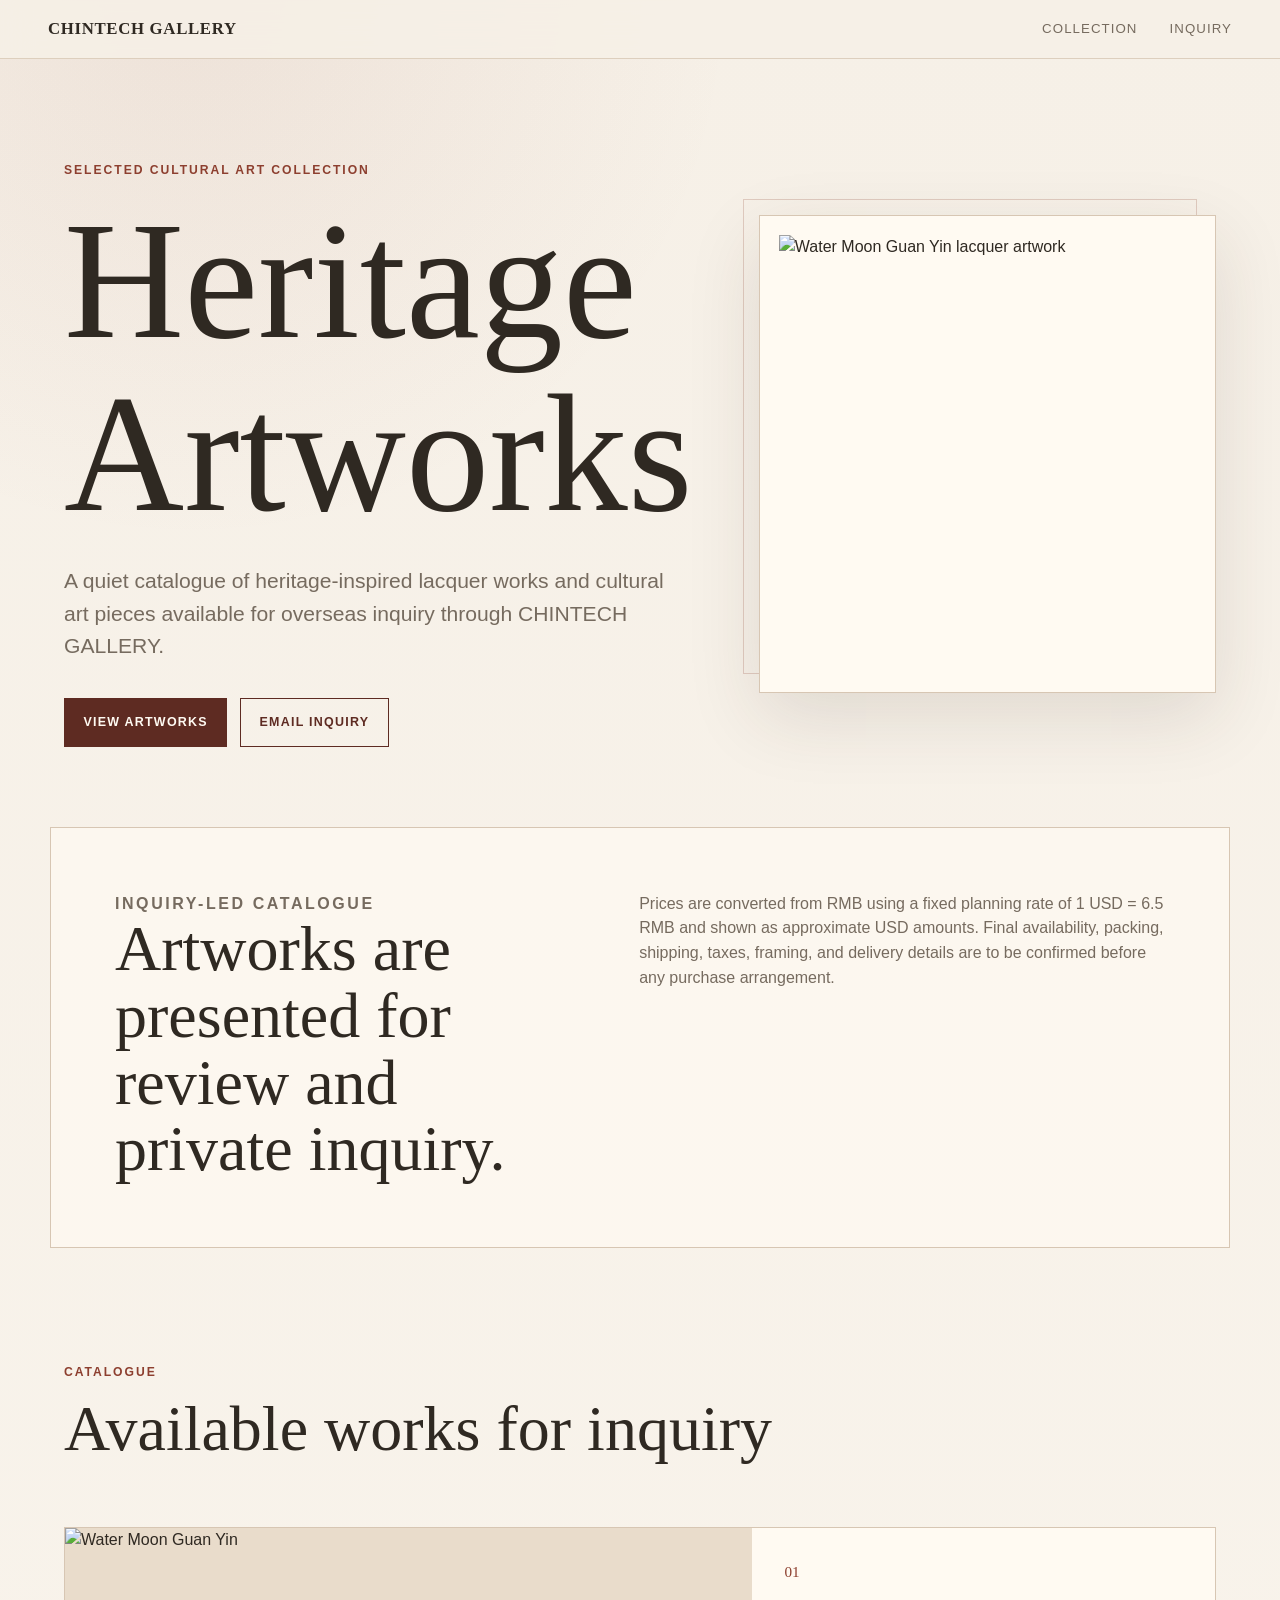
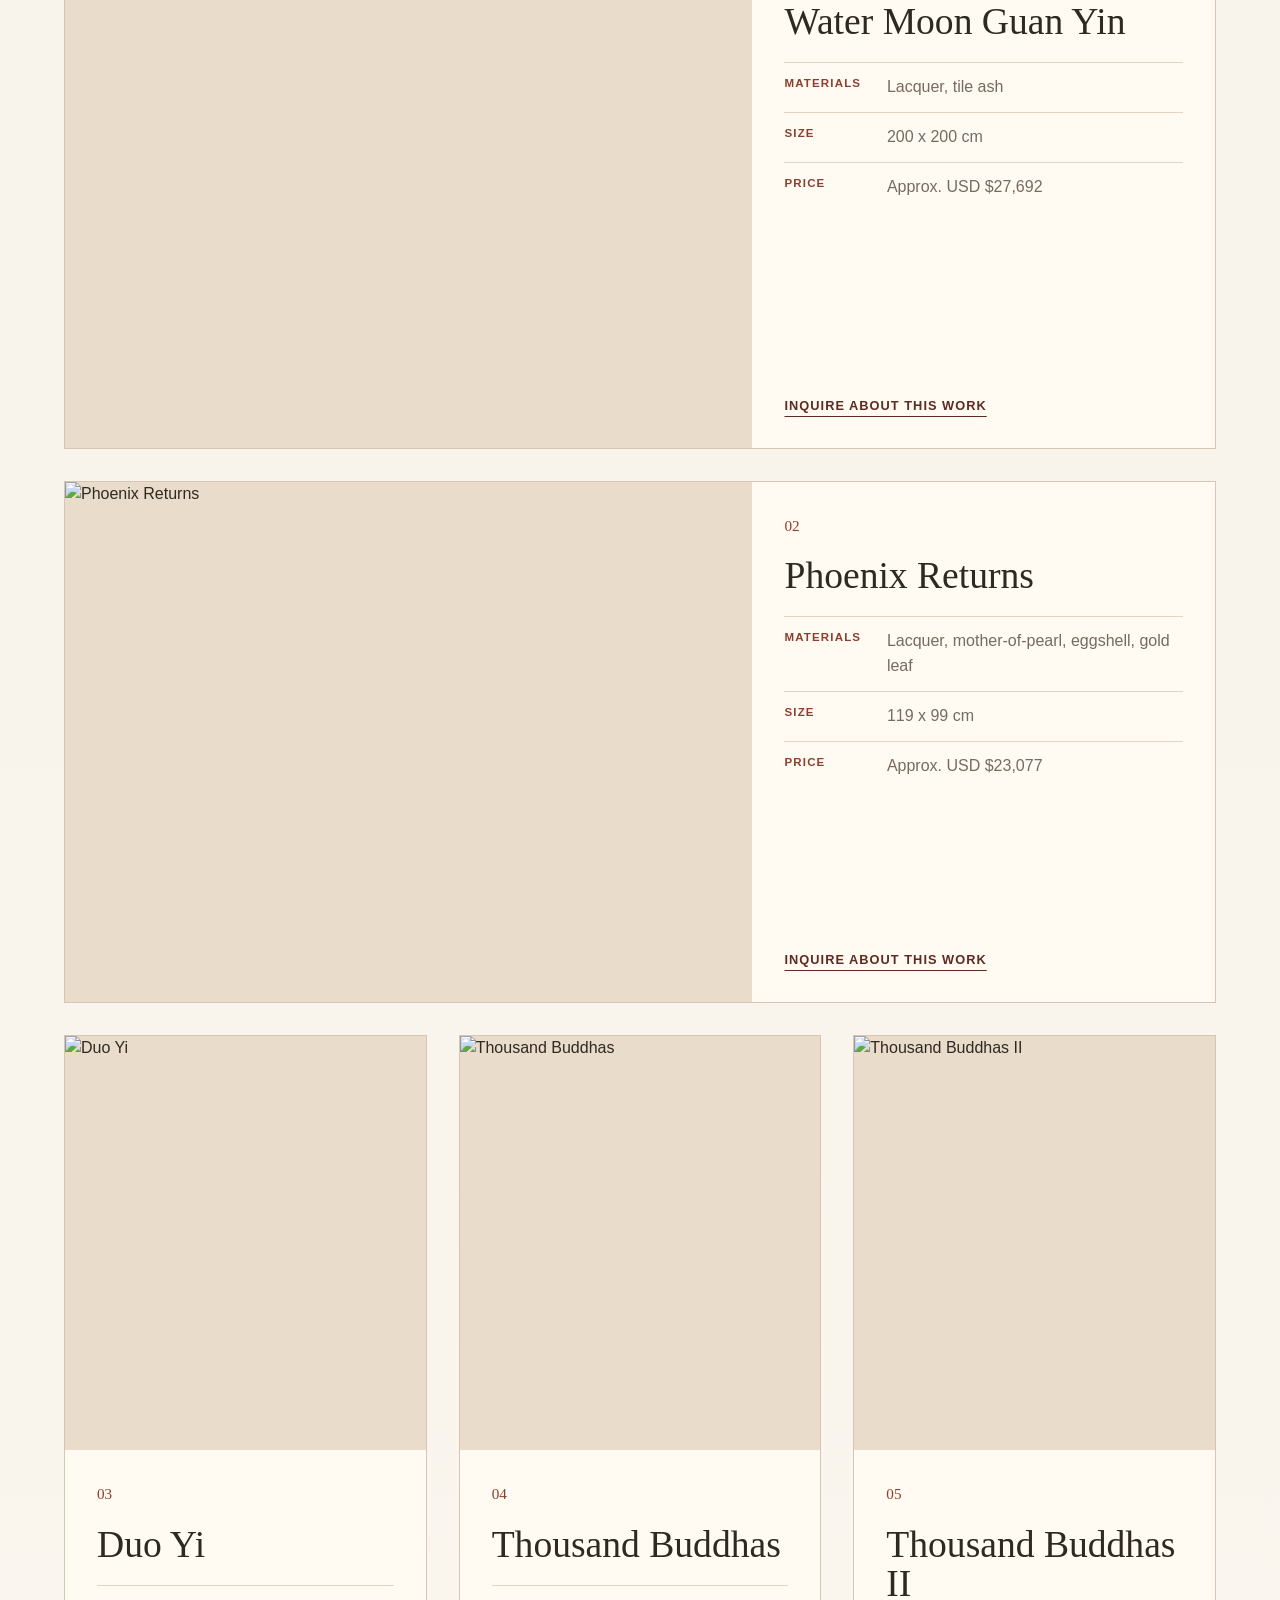
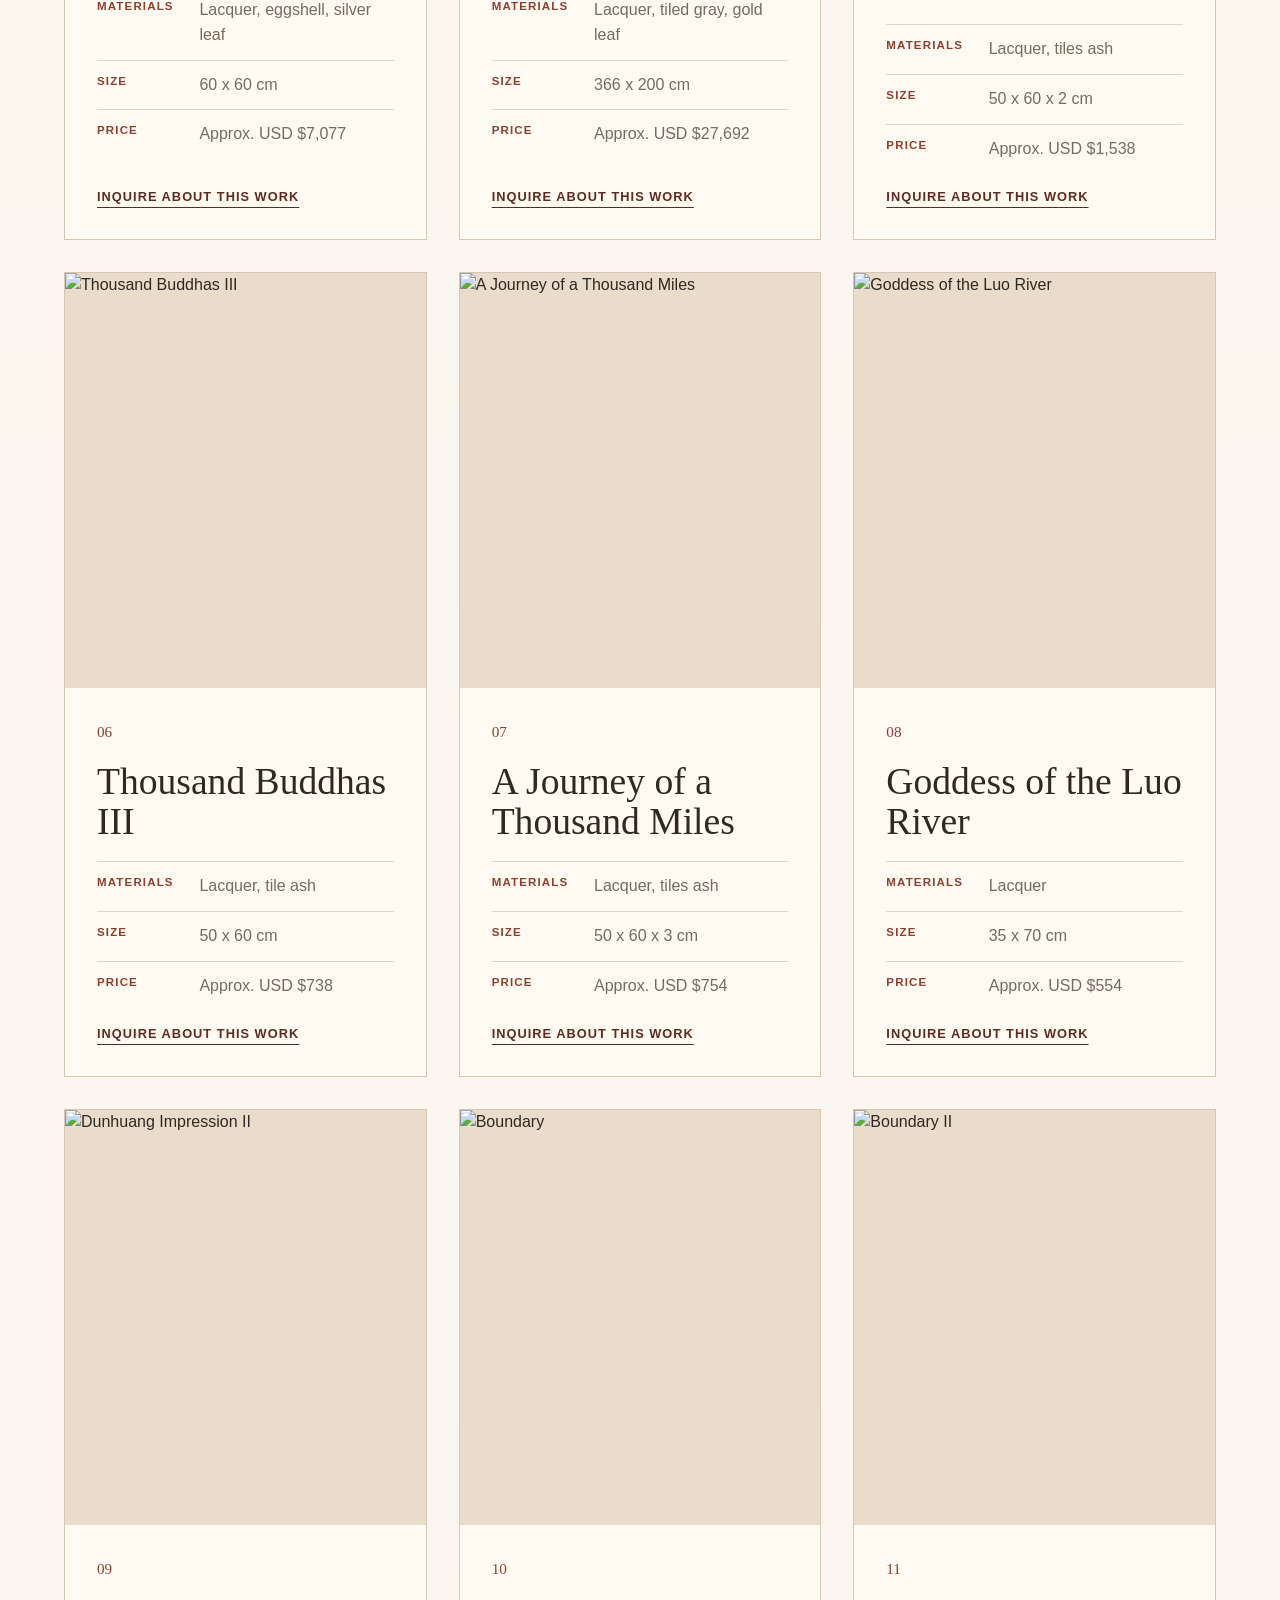
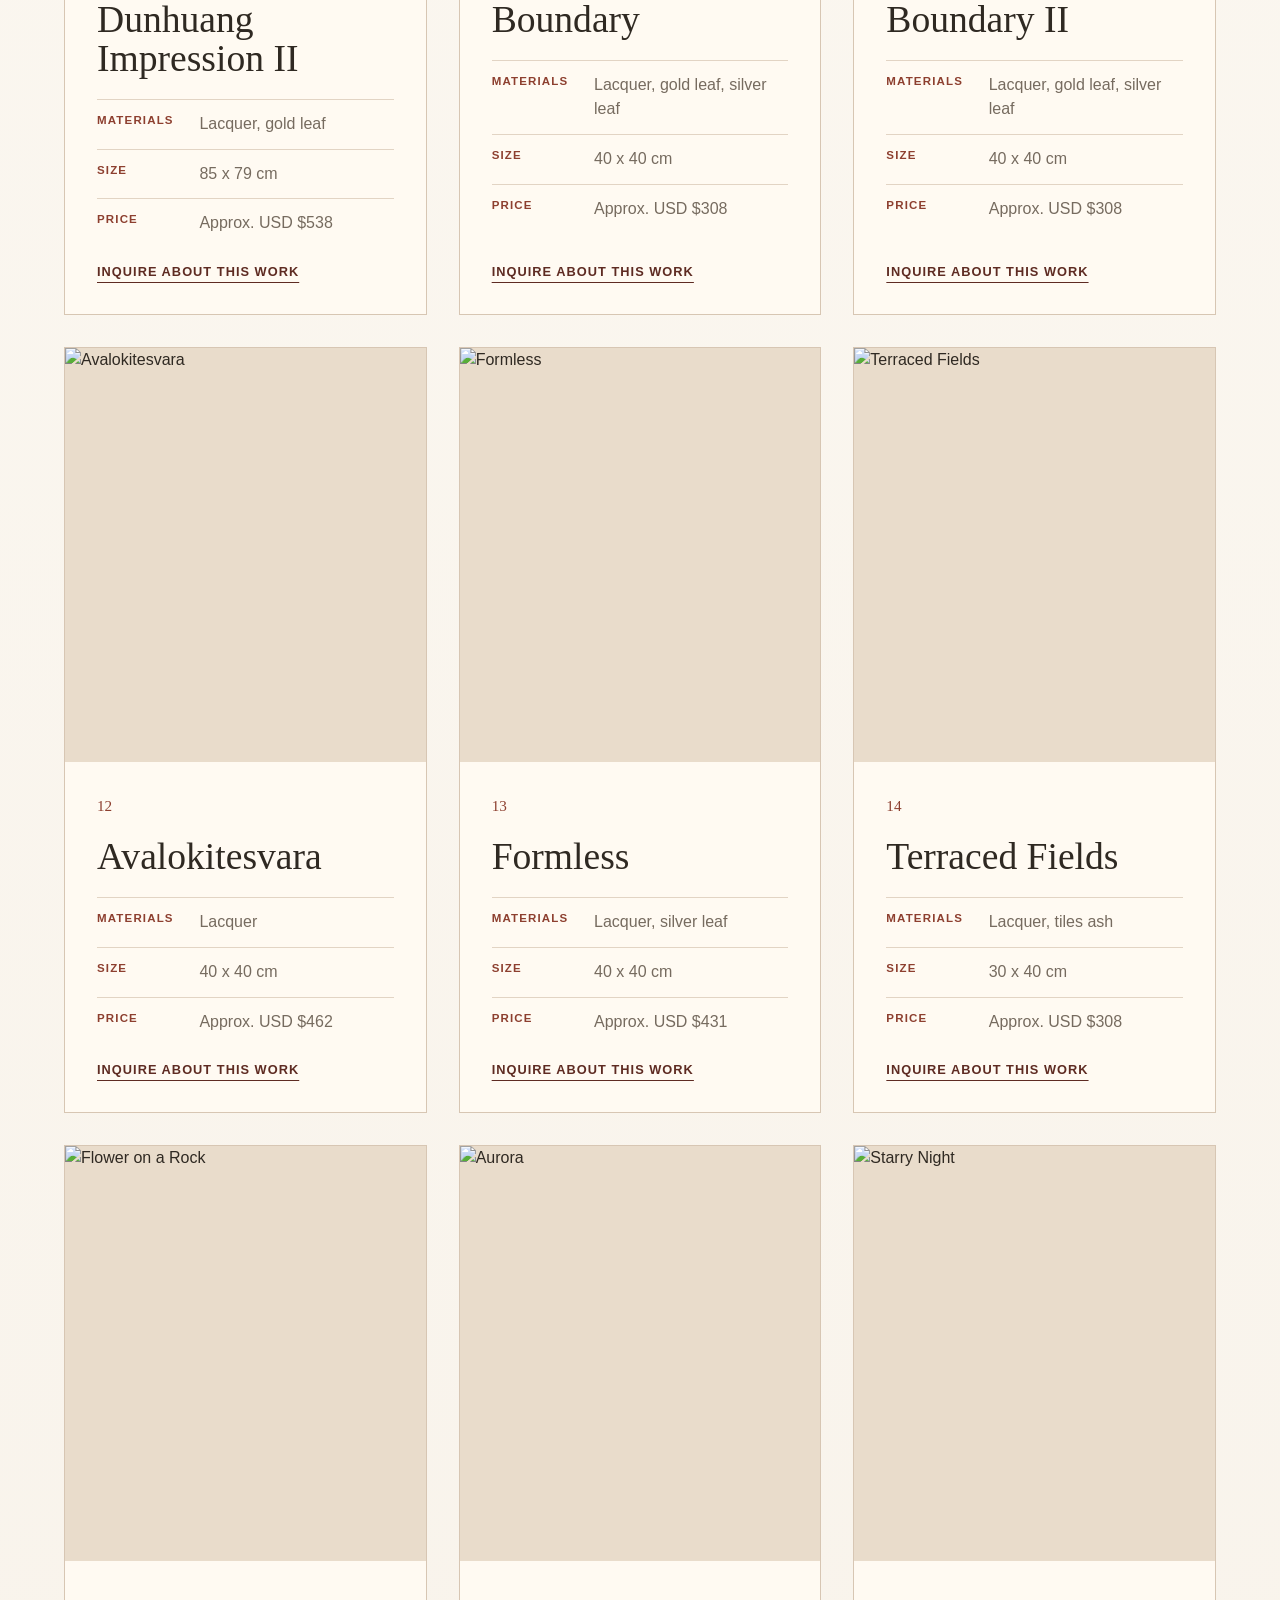
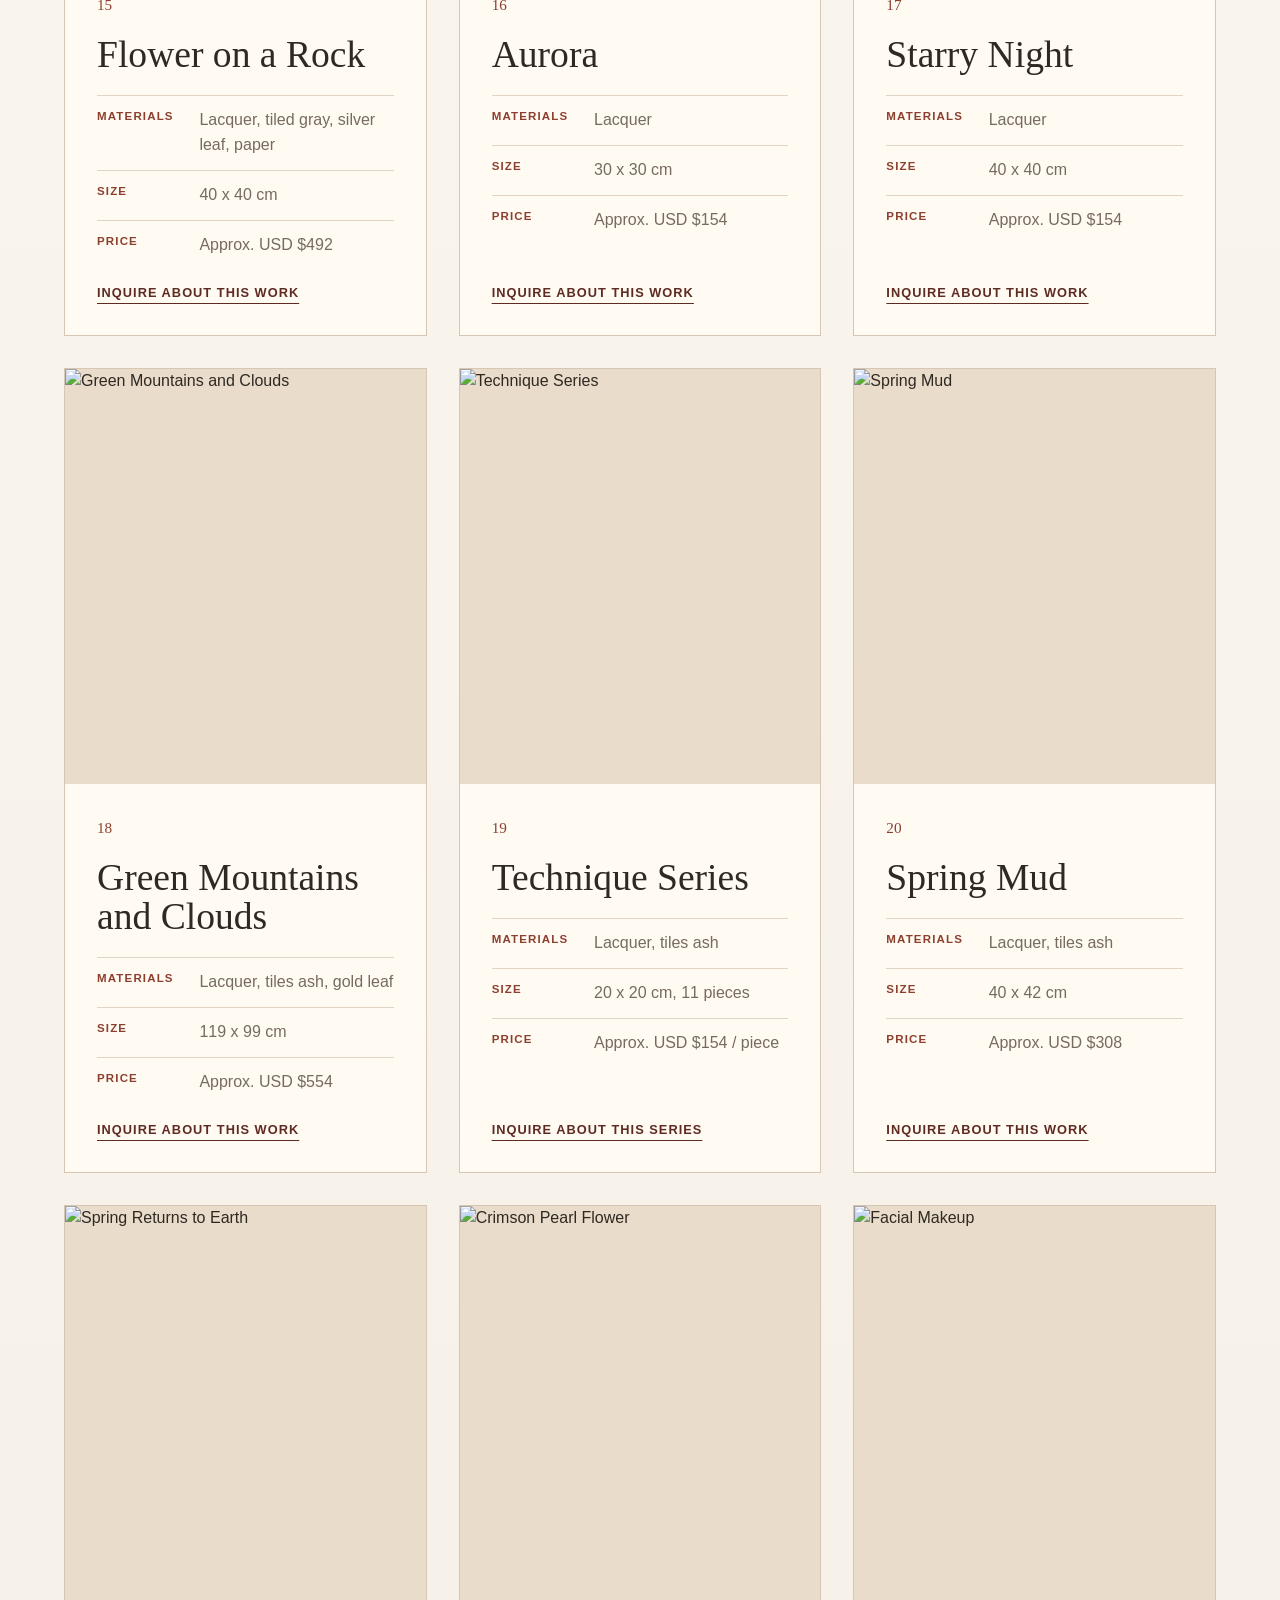
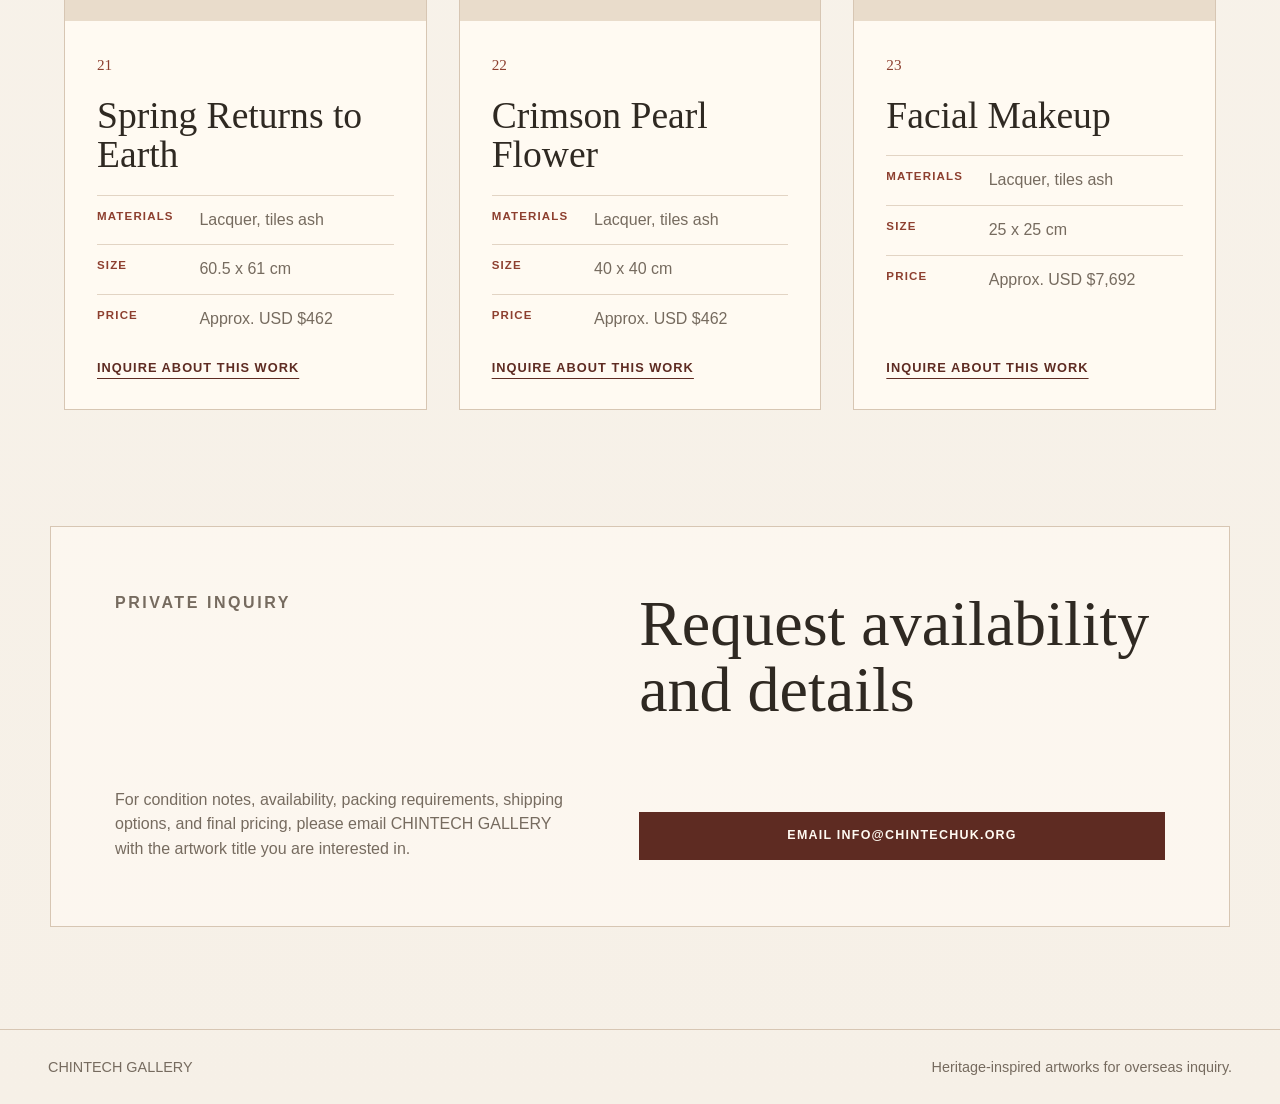
==== commit 5734269f: "Update gallery branding and image hosting" ====
--- a/index.html
+++ b/index.html
@@ -3,16 +3,16 @@
   <head>
     <meta charset="utf-8">
     <meta name="viewport" content="width=device-width, initial-scale=1">
-    <title>Heritage Artworks | Chintech UK</title>
+    <title>Heritage Artworks | CHINTECH GALLERY</title>
     <meta
       name="description"
-      content="Selected heritage-inspired lacquer artworks available for overseas inquiry through Chintech UK."
+      content="Selected heritage-inspired lacquer artworks available for overseas inquiry through CHINTECH GALLERY."
     >
     <link rel="canonical" href="https://chintechuk.org/">
-    <meta property="og:title" content="Heritage Artworks | Chintech UK">
+    <meta property="og:title" content="Heritage Artworks | CHINTECH GALLERY">
     <meta
       property="og:description"
-      content="Selected heritage-inspired artworks available for overseas inquiry through Chintech UK."
+      content="Selected heritage-inspired artworks available for overseas inquiry through CHINTECH GALLERY."
     >
     <meta property="og:type" content="website">
     <meta property="og:url" content="https://chintechuk.org/">
@@ -20,7 +20,7 @@
   </head>
   <body>
     <header class="site-header">
-      <a class="brand" href="/" aria-label="Chintech UK home">Chintech UK</a>
+      <a class="brand" href="/" aria-label="CHINTECH GALLERY home">CHINTECH GALLERY</a>
       <nav aria-label="Primary navigation">
         <a href="#collection">Collection</a>
         <a href="#inquiry">Inquiry</a>
@@ -34,7 +34,7 @@
           <h1 id="page-title">Heritage Artworks</h1>
           <p class="hero__intro">
             A quiet catalogue of heritage-inspired lacquer works and cultural
-            art pieces available for overseas inquiry through Chintech UK.
+            art pieces available for overseas inquiry through CHINTECH GALLERY.
           </p>
           <div class="hero__actions">
             <a class="button" href="#collection">View artworks</a>
@@ -43,7 +43,7 @@
         </div>
         <figure class="hero__art">
           <img
-            src="https://naturecollection-heritageartworks.com/cdn/shop/files/f2079c4a3e4ec27346e22d2166217dc2.jpg?v=1774235159&width=1500"
+            src="https://raw.githubusercontent.com/maomao8701/clark-local/main/assets/chintech-gallery/artworks/water-moon-guan-yin.jpg"
             alt="Water Moon Guan Yin lacquer artwork"
           >
         </figure>
@@ -70,7 +70,7 @@
 
         <div class="artwork-grid">
           <article class="artwork artwork--featured">
-            <img src="https://naturecollection-heritageartworks.com/cdn/shop/files/f2079c4a3e4ec27346e22d2166217dc2.jpg?v=1774235159&width=1500" alt="Water Moon Guan Yin">
+            <img src="https://raw.githubusercontent.com/maomao8701/clark-local/main/assets/chintech-gallery/artworks/water-moon-guan-yin.jpg" alt="Water Moon Guan Yin">
             <div class="artwork__content">
               <p class="artwork__number">01</p>
               <h3>Water Moon Guan Yin</h3>
@@ -84,7 +84,7 @@
           </article>
 
           <article class="artwork artwork--featured">
-            <img src="https://naturecollection-heritageartworks.com/cdn/shop/files/3ec2e49687fd471fdc232286db0984cc.jpg?v=1774235048&width=1500" alt="Phoenix Returns">
+            <img src="https://raw.githubusercontent.com/maomao8701/clark-local/main/assets/chintech-gallery/artworks/phoenix-returns.jpg" alt="Phoenix Returns">
             <div class="artwork__content">
               <p class="artwork__number">02</p>
               <h3>Phoenix Returns</h3>
@@ -98,7 +98,7 @@
           </article>
 
           <article class="artwork">
-            <img src="https://naturecollection-heritageartworks.com/cdn/shop/files/d006b55afccbc7079080c6652b55fcb7.jpg?v=1774235097&width=1500" alt="Duo Yi">
+            <img src="https://raw.githubusercontent.com/maomao8701/clark-local/main/assets/chintech-gallery/artworks/duo-yi.jpg" alt="Duo Yi">
             <div class="artwork__content">
               <p class="artwork__number">03</p>
               <h3>Duo Yi</h3>
@@ -112,7 +112,7 @@
           </article>
 
           <article class="artwork">
-            <img src="https://naturecollection-heritageartworks.com/cdn/shop/files/f270fcf320bb15f271e8530deb136820.jpg?v=1774234742&width=1500" alt="Thousand Buddhas">
+            <img src="https://raw.githubusercontent.com/maomao8701/clark-local/main/assets/chintech-gallery/artworks/thousand-buddhas.jpg" alt="Thousand Buddhas">
             <div class="artwork__content">
               <p class="artwork__number">04</p>
               <h3>Thousand Buddhas</h3>
@@ -126,7 +126,7 @@
           </article>
 
           <article class="artwork">
-            <img src="https://naturecollection-heritageartworks.com/cdn/shop/files/7888276263bec575d7f1722c0435dc61.jpg?v=1774236270&width=1500" alt="Thousand Buddhas II">
+            <img src="https://raw.githubusercontent.com/maomao8701/clark-local/main/assets/chintech-gallery/artworks/thousand-buddhas-ii.jpg" alt="Thousand Buddhas II">
             <div class="artwork__content">
               <p class="artwork__number">05</p>
               <h3>Thousand Buddhas II</h3>
@@ -140,7 +140,7 @@
           </article>
 
           <article class="artwork">
-            <img src="https://naturecollection-heritageartworks.com/cdn/shop/files/f068a9fb9774ea9d1a43b28b3f9d4e24.jpg?v=1774236365&width=1500" alt="Thousand Buddhas III">
+            <img src="https://raw.githubusercontent.com/maomao8701/clark-local/main/assets/chintech-gallery/artworks/thousand-buddhas-iii.jpg" alt="Thousand Buddhas III">
             <div class="artwork__content">
               <p class="artwork__number">06</p>
               <h3>Thousand Buddhas III</h3>
@@ -154,7 +154,7 @@
           </article>
 
           <article class="artwork">
-            <img src="https://naturecollection-heritageartworks.com/cdn/shop/files/c8641e3ab3d04a02cf429ef2136cbb55_92d8a8ee-af24-44df-bef2-9106c347db84.jpg?v=1774236226&width=1500" alt="A Journey of a Thousand Miles">
+            <img src="https://raw.githubusercontent.com/maomao8701/clark-local/main/assets/chintech-gallery/artworks/a-journey-of-a-thousand-miles.jpg" alt="A Journey of a Thousand Miles">
             <div class="artwork__content">
               <p class="artwork__number">07</p>
               <h3>A Journey of a Thousand Miles</h3>
@@ -168,7 +168,7 @@
           </article>
 
           <article class="artwork">
-            <img src="https://naturecollection-heritageartworks.com/cdn/shop/files/a47bc3e75fe67ae8ccec1bd6d3eb9c9c.jpg?v=1774235553&width=1500" alt="Goddess of the Luo River">
+            <img src="https://raw.githubusercontent.com/maomao8701/clark-local/main/assets/chintech-gallery/artworks/goddess-of-the-luo-river.jpg" alt="Goddess of the Luo River">
             <div class="artwork__content">
               <p class="artwork__number">08</p>
               <h3>Goddess of the Luo River</h3>
@@ -182,7 +182,7 @@
           </article>
 
           <article class="artwork">
-            <img src="https://naturecollection-heritageartworks.com/cdn/shop/files/790c581c3f849d96fd977ae37ea1539f.jpg?v=1774235362&width=1500" alt="Dunhuang Impression II">
+            <img src="https://raw.githubusercontent.com/maomao8701/clark-local/main/assets/chintech-gallery/artworks/dunhuang-impression-ii.jpg" alt="Dunhuang Impression II">
             <div class="artwork__content">
               <p class="artwork__number">09</p>
               <h3>Dunhuang Impression II</h3>
@@ -196,7 +196,7 @@
           </article>
 
           <article class="artwork">
-            <img src="https://naturecollection-heritageartworks.com/cdn/shop/files/2dfe755cd9c2c042b023cfa6ebe26af4.jpg?v=1774235823&width=1500" alt="Boundary">
+            <img src="https://raw.githubusercontent.com/maomao8701/clark-local/main/assets/chintech-gallery/artworks/boundary.jpg" alt="Boundary">
             <div class="artwork__content">
               <p class="artwork__number">10</p>
               <h3>Boundary</h3>
@@ -210,7 +210,7 @@
           </article>
 
           <article class="artwork">
-            <img src="https://naturecollection-heritageartworks.com/cdn/shop/files/aa0b76ba8207f5dc13d2e5a148f32472.jpg?v=1774235863&width=1500" alt="Boundary II">
+            <img src="https://raw.githubusercontent.com/maomao8701/clark-local/main/assets/chintech-gallery/artworks/boundary-ii.jpg" alt="Boundary II">
             <div class="artwork__content">
               <p class="artwork__number">11</p>
               <h3>Boundary II</h3>
@@ -224,7 +224,7 @@
           </article>
 
           <article class="artwork">
-            <img src="https://naturecollection-heritageartworks.com/cdn/shop/files/839f45fdc25e1181e0c591522d12374a.jpg?v=1774235451&width=1500" alt="Avalokitesvara">
+            <img src="https://raw.githubusercontent.com/maomao8701/clark-local/main/assets/chintech-gallery/artworks/avalokitesvara.jpg" alt="Avalokitesvara">
             <div class="artwork__content">
               <p class="artwork__number">12</p>
               <h3>Avalokitesvara</h3>
@@ -238,7 +238,7 @@
           </article>
 
           <article class="artwork">
-            <img src="https://naturecollection-heritageartworks.com/cdn/shop/files/d75806a6ef6325d4a9be3fb2946c8dc4.jpg?v=1774235510&width=1500" alt="Formless">
+            <img src="https://raw.githubusercontent.com/maomao8701/clark-local/main/assets/chintech-gallery/artworks/formless.jpg" alt="Formless">
             <div class="artwork__content">
               <p class="artwork__number">13</p>
               <h3>Formless</h3>
@@ -252,7 +252,7 @@
           </article>
 
           <article class="artwork">
-            <img src="https://naturecollection-heritageartworks.com/cdn/shop/files/9f2faf8aef62f11f4dc4f4b88e463904.jpg?v=1774236464&width=1500" alt="Terraced Fields">
+            <img src="https://raw.githubusercontent.com/maomao8701/clark-local/main/assets/chintech-gallery/artworks/terraced-fields.jpg" alt="Terraced Fields">
             <div class="artwork__content">
               <p class="artwork__number">14</p>
               <h3>Terraced Fields</h3>
@@ -266,7 +266,7 @@
           </article>
 
           <article class="artwork">
-            <img src="https://naturecollection-heritageartworks.com/cdn/shop/files/fe8476c0efb5287ca2ddd008bc70ade4_29d19edc-b447-412b-925c-0d8dc3333c4e.jpg?v=1774236125&width=1500" alt="Flower on a Rock">
+            <img src="https://raw.githubusercontent.com/maomao8701/clark-local/main/assets/chintech-gallery/artworks/flower-on-a-rock.jpg" alt="Flower on a Rock">
             <div class="artwork__content">
               <p class="artwork__number">15</p>
               <h3>Flower on a Rock</h3>
@@ -280,7 +280,7 @@
           </article>
 
           <article class="artwork">
-            <img src="https://naturecollection-heritageartworks.com/cdn/shop/files/c63bb007b04ac63e7d6e99d656a5d855.jpg?v=1774235916&width=1500" alt="Aurora">
+            <img src="https://raw.githubusercontent.com/maomao8701/clark-local/main/assets/chintech-gallery/artworks/aurora.jpg" alt="Aurora">
             <div class="artwork__content">
               <p class="artwork__number">16</p>
               <h3>Aurora</h3>
@@ -294,7 +294,7 @@
           </article>
 
           <article class="artwork">
-            <img src="https://naturecollection-heritageartworks.com/cdn/shop/files/96b802b66c9e0dafd06071b2c4d6d5ba.jpg?v=1774235953&width=1500" alt="Starry Night">
+            <img src="https://raw.githubusercontent.com/maomao8701/clark-local/main/assets/chintech-gallery/artworks/starry-night.jpg" alt="Starry Night">
             <div class="artwork__content">
               <p class="artwork__number">17</p>
               <h3>Starry Night</h3>
@@ -308,7 +308,7 @@
           </article>
 
           <article class="artwork">
-            <img src="https://naturecollection-heritageartworks.com/cdn/shop/files/81a176f4cb0b4d8ef132e5948559c42e.jpg?v=1774235997&width=1500" alt="Green Mountains and Clouds">
+            <img src="https://raw.githubusercontent.com/maomao8701/clark-local/main/assets/chintech-gallery/artworks/green-mountains-and-clouds.jpg" alt="Green Mountains and Clouds">
             <div class="artwork__content">
               <p class="artwork__number">18</p>
               <h3>Green Mountains and Clouds</h3>
@@ -322,7 +322,7 @@
           </article>
 
           <article class="artwork">
-            <img src="https://naturecollection-heritageartworks.com/cdn/shop/files/1_d59957bc-8dd6-4b4b-9be6-63f51a1e7df5.jpg?v=1774246376&width=1500" alt="Technique Series">
+            <img src="https://raw.githubusercontent.com/maomao8701/clark-local/main/assets/chintech-gallery/artworks/technique-series.jpg" alt="Technique Series">
             <div class="artwork__content">
               <p class="artwork__number">19</p>
               <h3>Technique Series</h3>
@@ -336,7 +336,7 @@
           </article>
 
           <article class="artwork">
-            <img src="https://naturecollection-heritageartworks.com/cdn/shop/files/15786efa63dfe8d3ad7e6cece263bb32.jpg?v=1774236035&width=1500" alt="Spring Mud">
+            <img src="https://raw.githubusercontent.com/maomao8701/clark-local/main/assets/chintech-gallery/artworks/spring-mud.jpg" alt="Spring Mud">
             <div class="artwork__content">
               <p class="artwork__number">20</p>
               <h3>Spring Mud</h3>
@@ -350,7 +350,7 @@
           </article>
 
           <article class="artwork">
-            <img src="https://naturecollection-heritageartworks.com/cdn/shop/files/25ca51de834f7705f19f81f27e27e62a.jpg?v=1774236071&width=1500" alt="Spring Returns to Earth">
+            <img src="https://raw.githubusercontent.com/maomao8701/clark-local/main/assets/chintech-gallery/artworks/spring-returns-to-earth.jpg" alt="Spring Returns to Earth">
             <div class="artwork__content">
               <p class="artwork__number">21</p>
               <h3>Spring Returns to Earth</h3>
@@ -364,7 +364,7 @@
           </article>
 
           <article class="artwork">
-            <img src="https://naturecollection-heritageartworks.com/cdn/shop/files/fe8476c0efb5287ca2ddd008bc70ade4_29d19edc-b447-412b-925c-0d8dc3333c4e.jpg?v=1774236125&width=1500" alt="Crimson Pearl Flower">
+            <img src="https://raw.githubusercontent.com/maomao8701/clark-local/main/assets/chintech-gallery/artworks/crimson-pearl-flower.jpg" alt="Crimson Pearl Flower">
             <div class="artwork__content">
               <p class="artwork__number">22</p>
               <h3>Crimson Pearl Flower</h3>
@@ -378,7 +378,7 @@
           </article>
 
           <article class="artwork">
-            <img src="https://naturecollection-heritageartworks.com/cdn/shop/files/57001ba8a23227f2a0e639bf622e0c72.jpg?v=1774236799&width=1500" alt="Facial Makeup">
+            <img src="https://raw.githubusercontent.com/maomao8701/clark-local/main/assets/chintech-gallery/artworks/facial-makeup.jpg" alt="Facial Makeup">
             <div class="artwork__content">
               <p class="artwork__number">23</p>
               <h3>Facial Makeup</h3>
@@ -398,7 +398,7 @@
         <h2 id="inquiry-title">Request availability and details</h2>
         <p>
           For condition notes, availability, packing requirements, shipping
-          options, and final pricing, please email Chintech UK with the artwork
+          options, and final pricing, please email CHINTECH GALLERY with the artwork
           title you are interested in.
         </p>
         <a class="button" href="mailto:info@chintechuk.org?subject=Heritage%20Artworks%20Inquiry">Email info@chintechuk.org</a>
@@ -406,7 +406,7 @@
     </main>
 
     <footer class="site-footer">
-      <p>Chintech UK</p>
+      <p>CHINTECH GALLERY</p>
       <p>Heritage-inspired artworks for overseas inquiry.</p>
     </footer>
   </body>
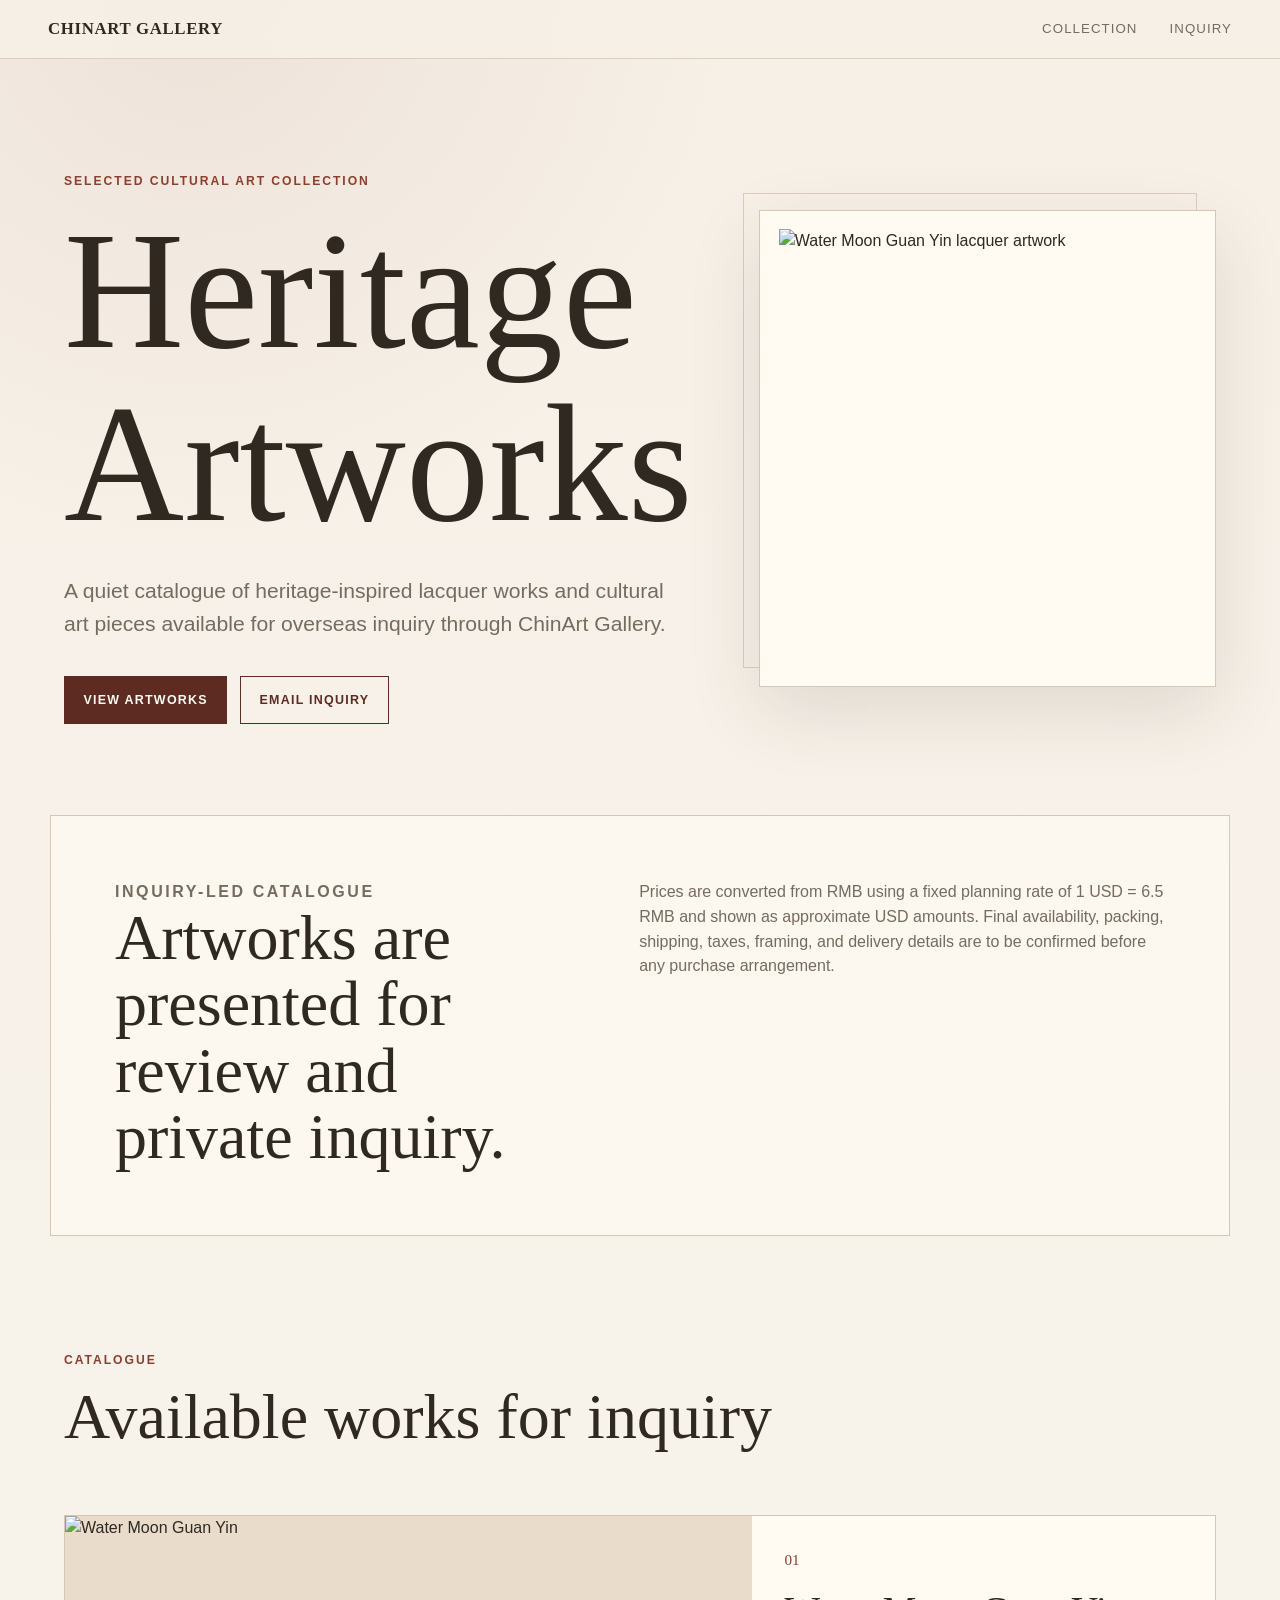
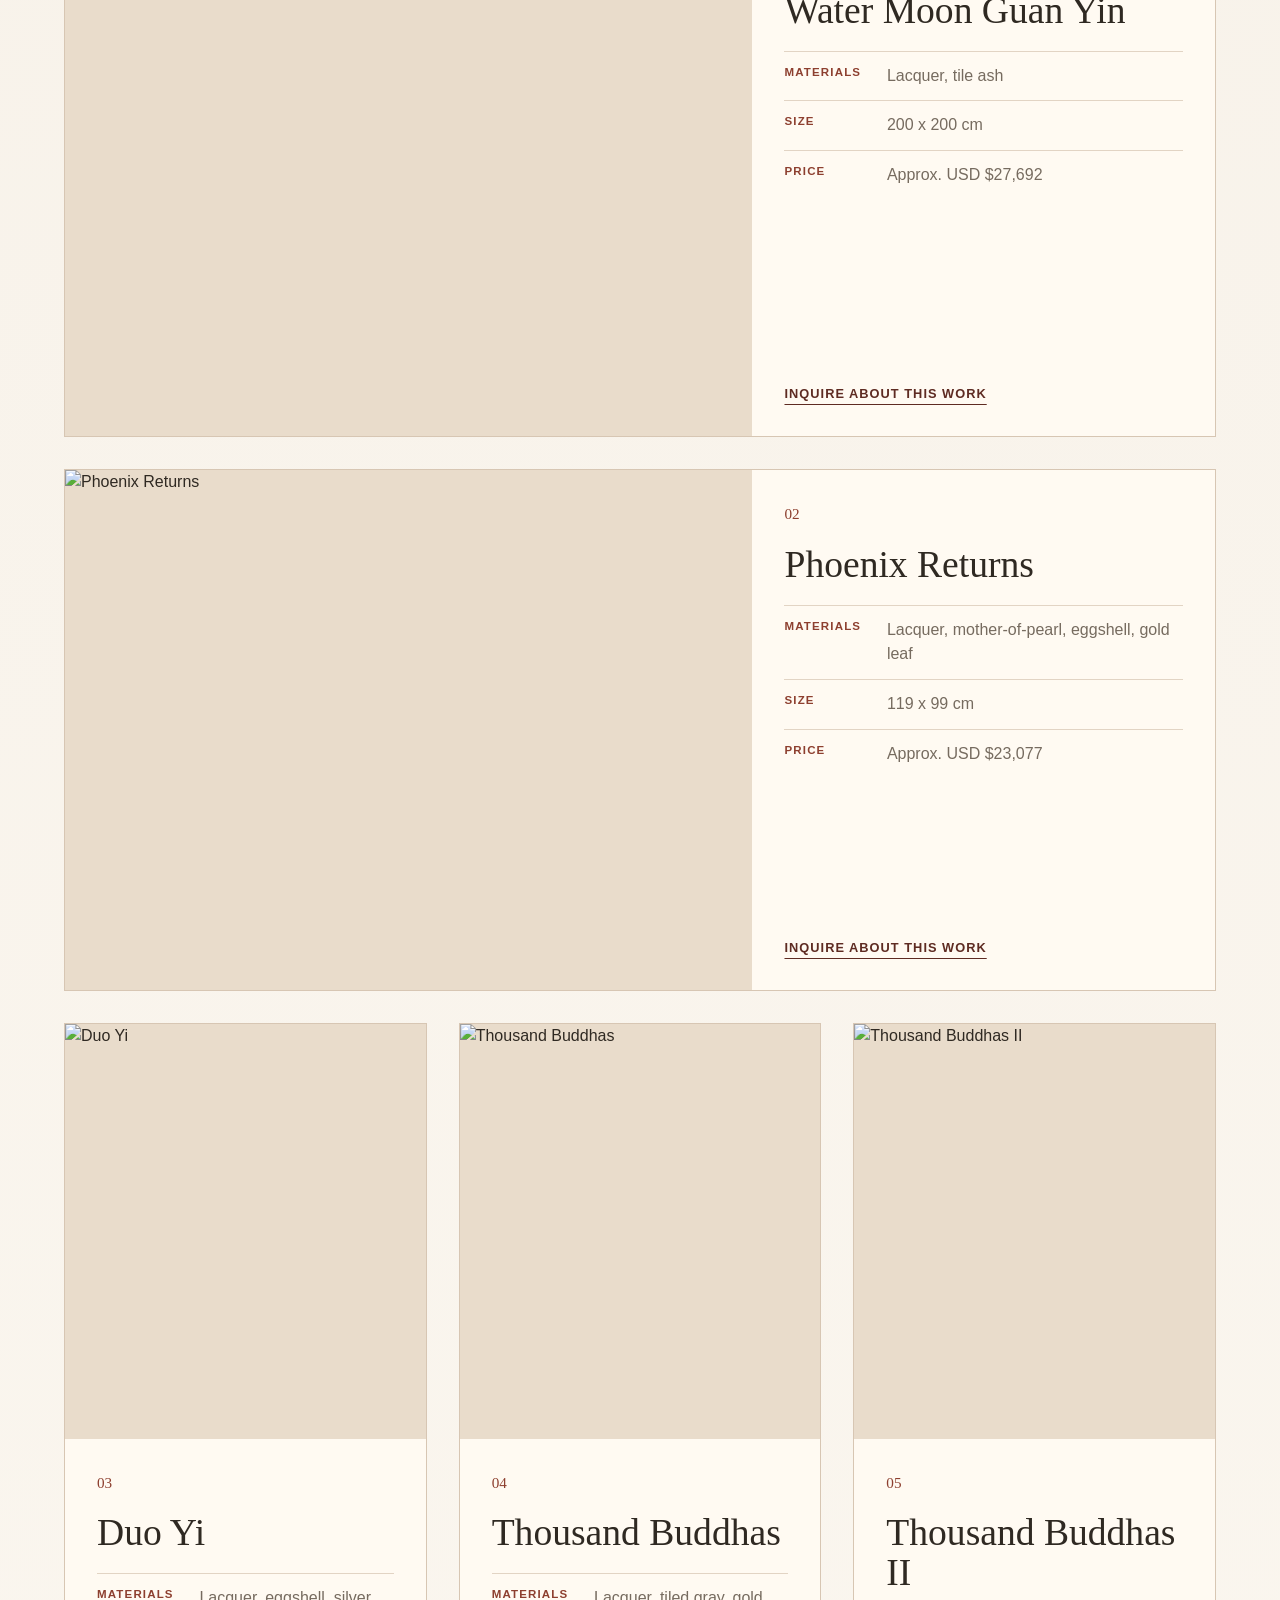
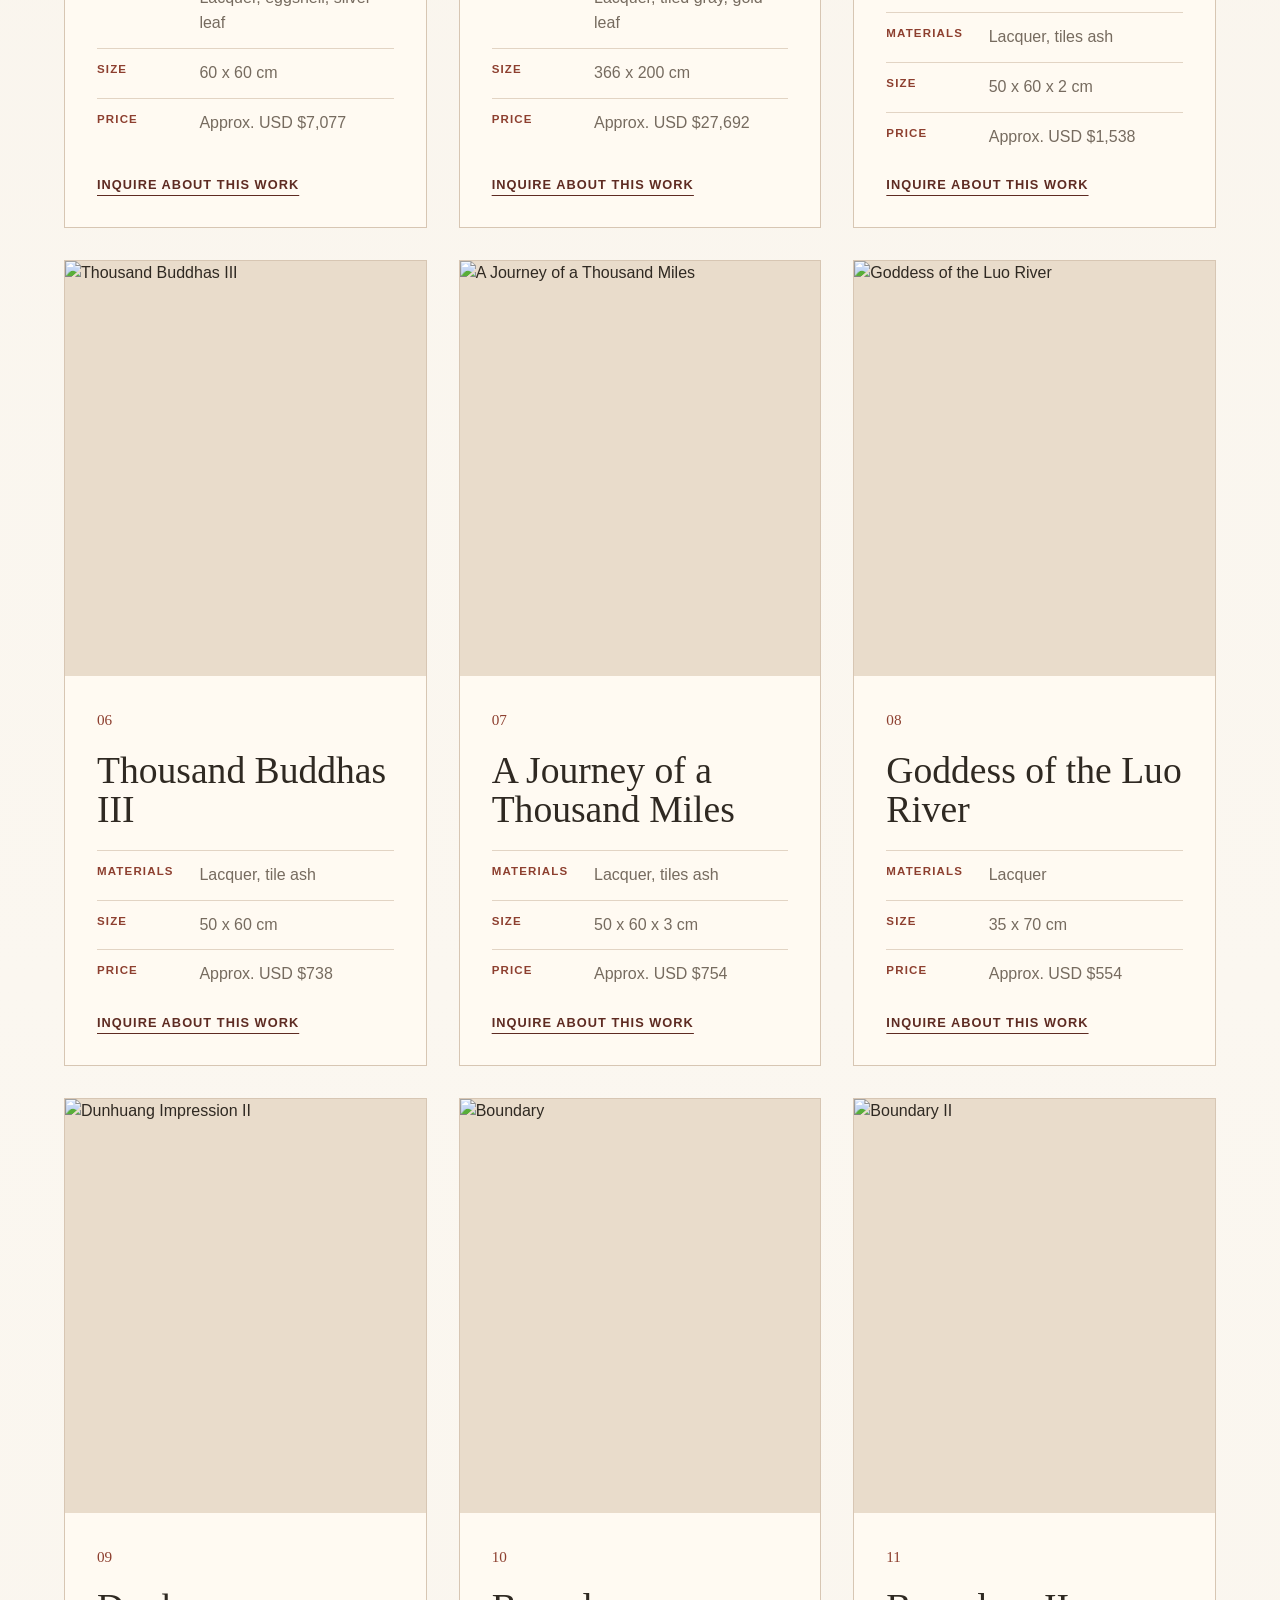
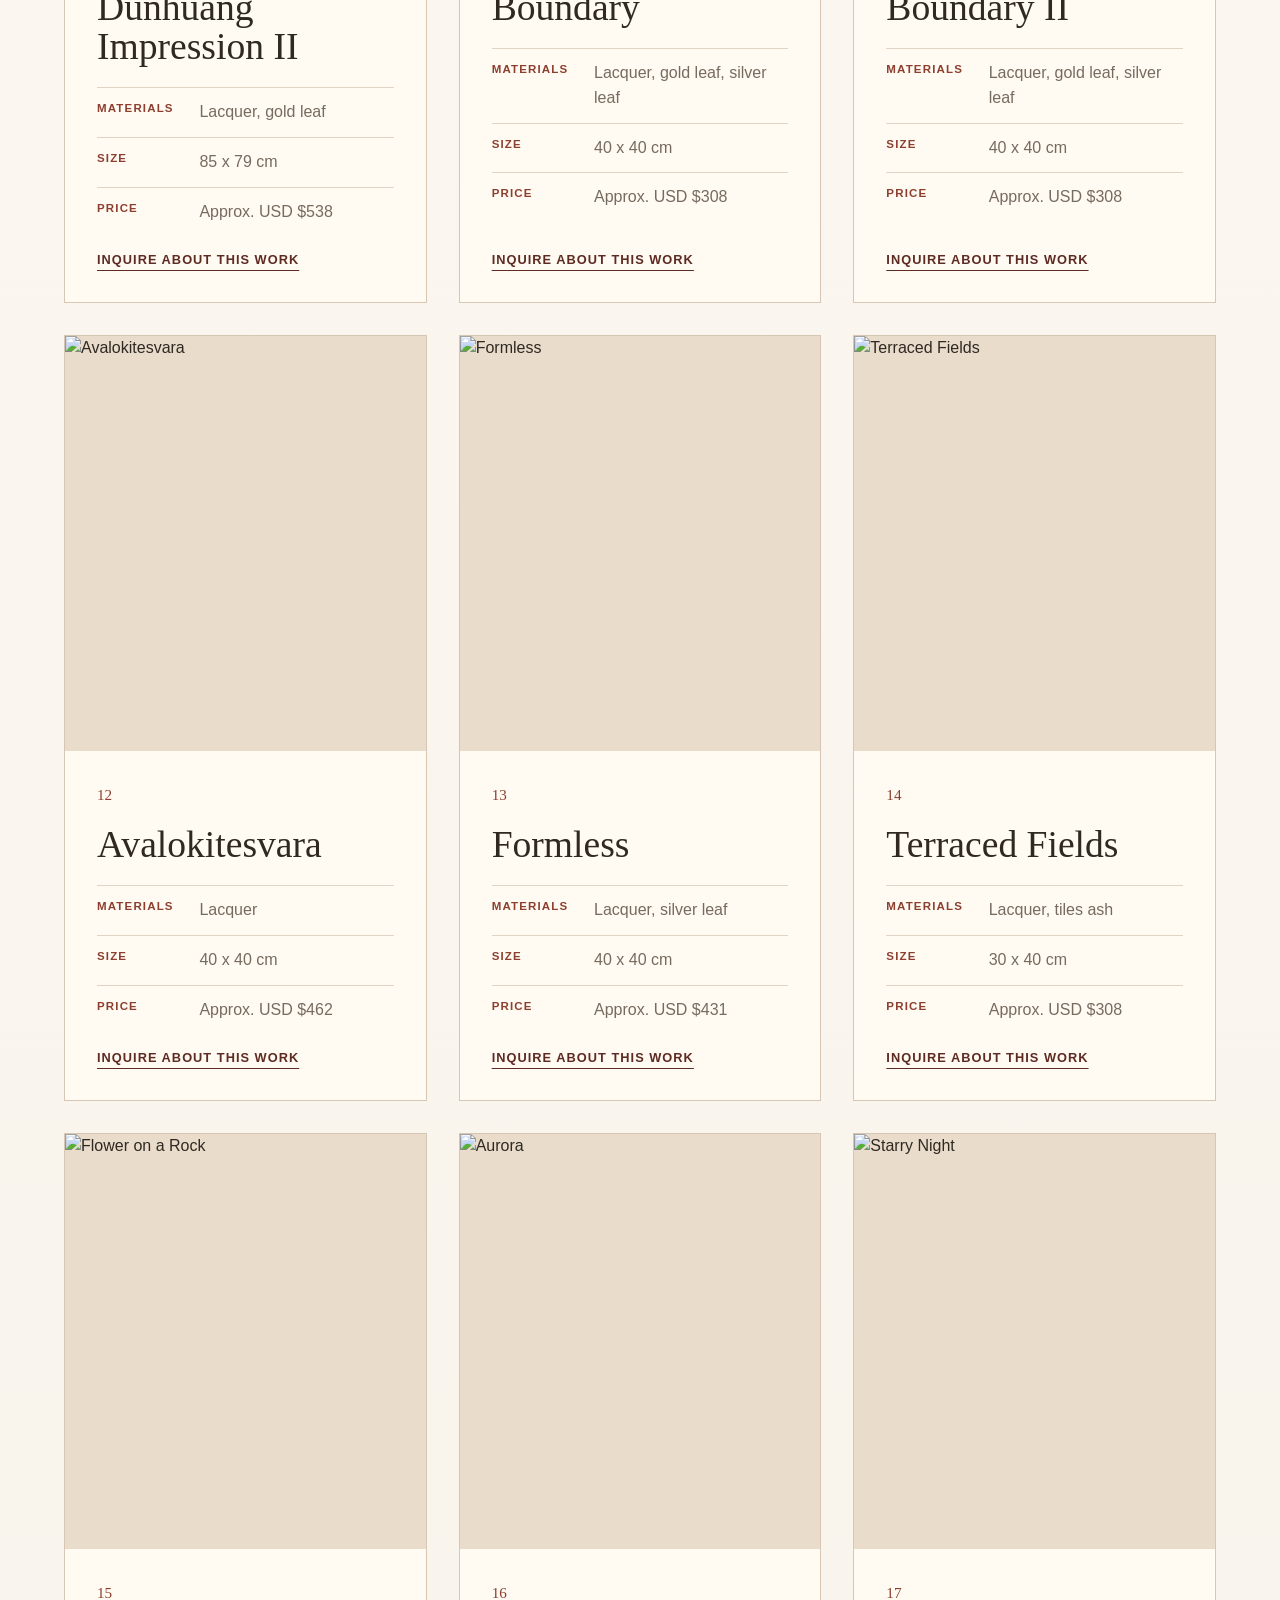
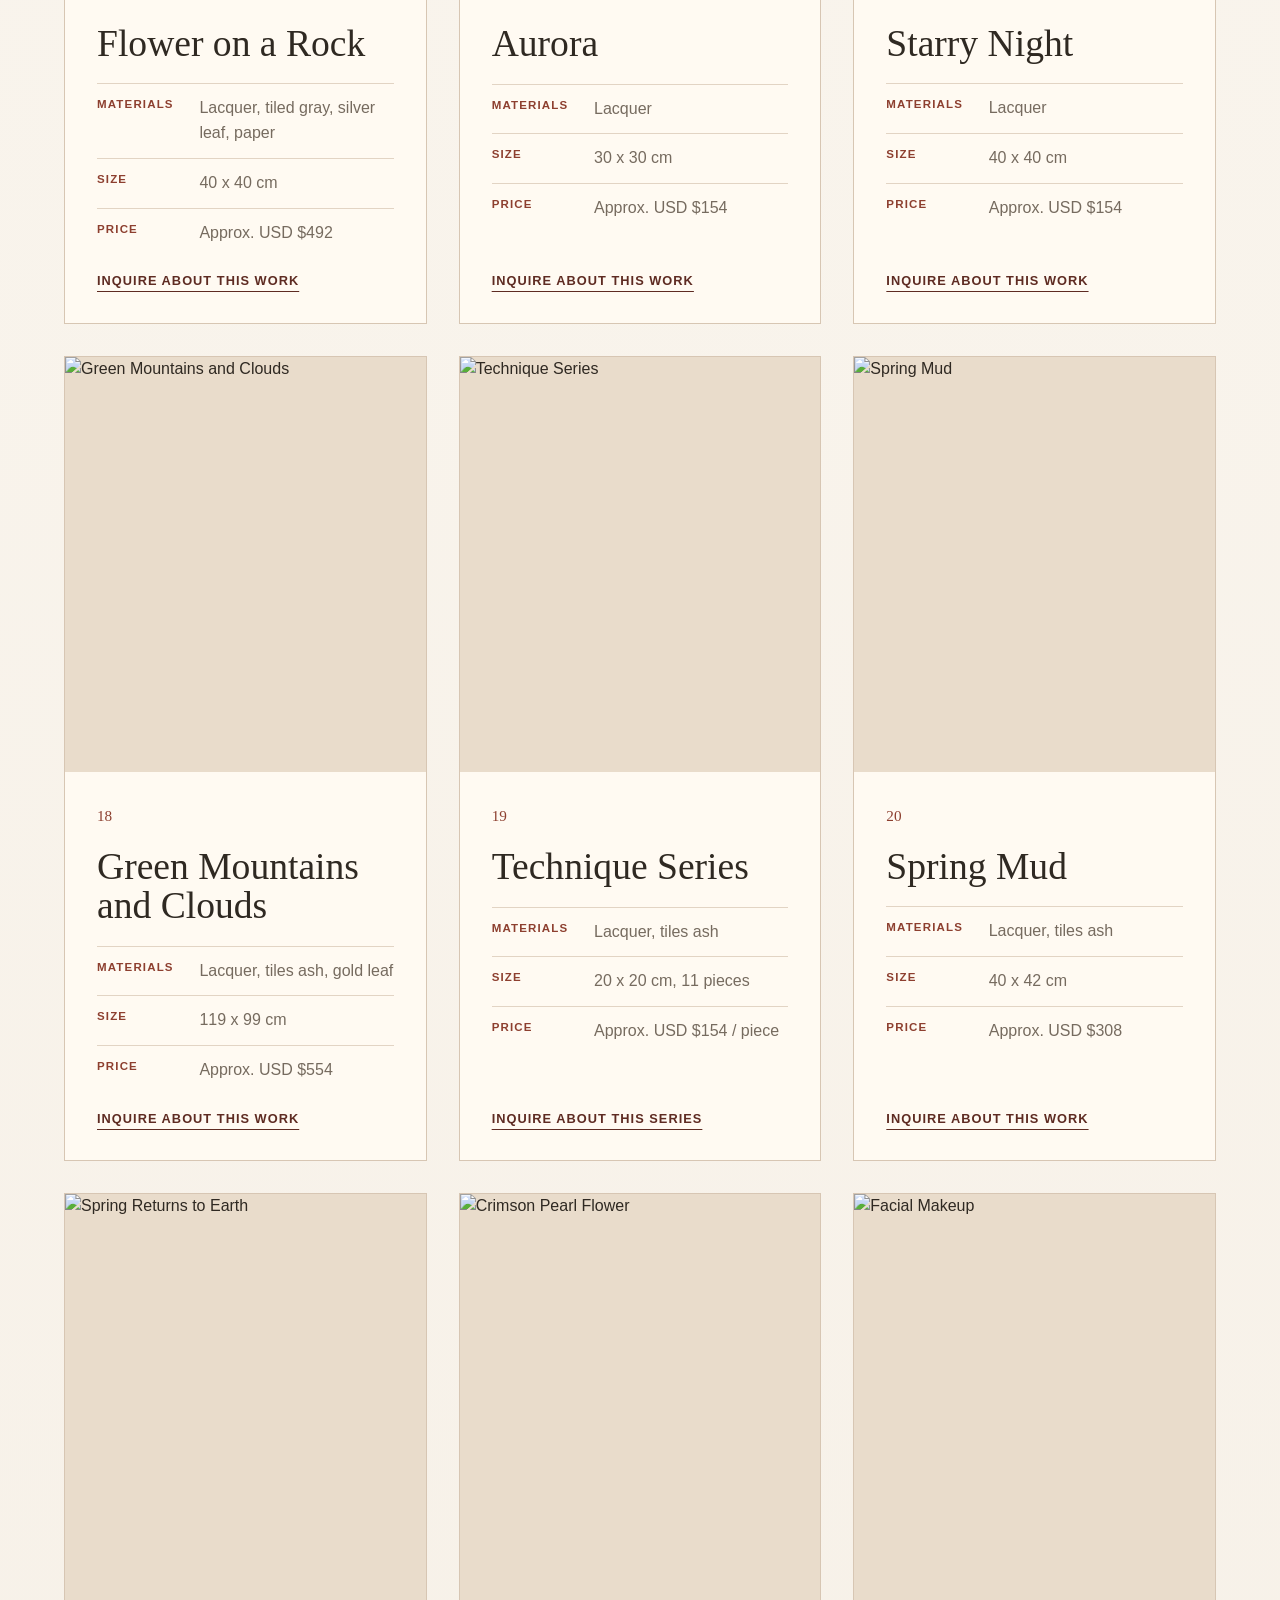
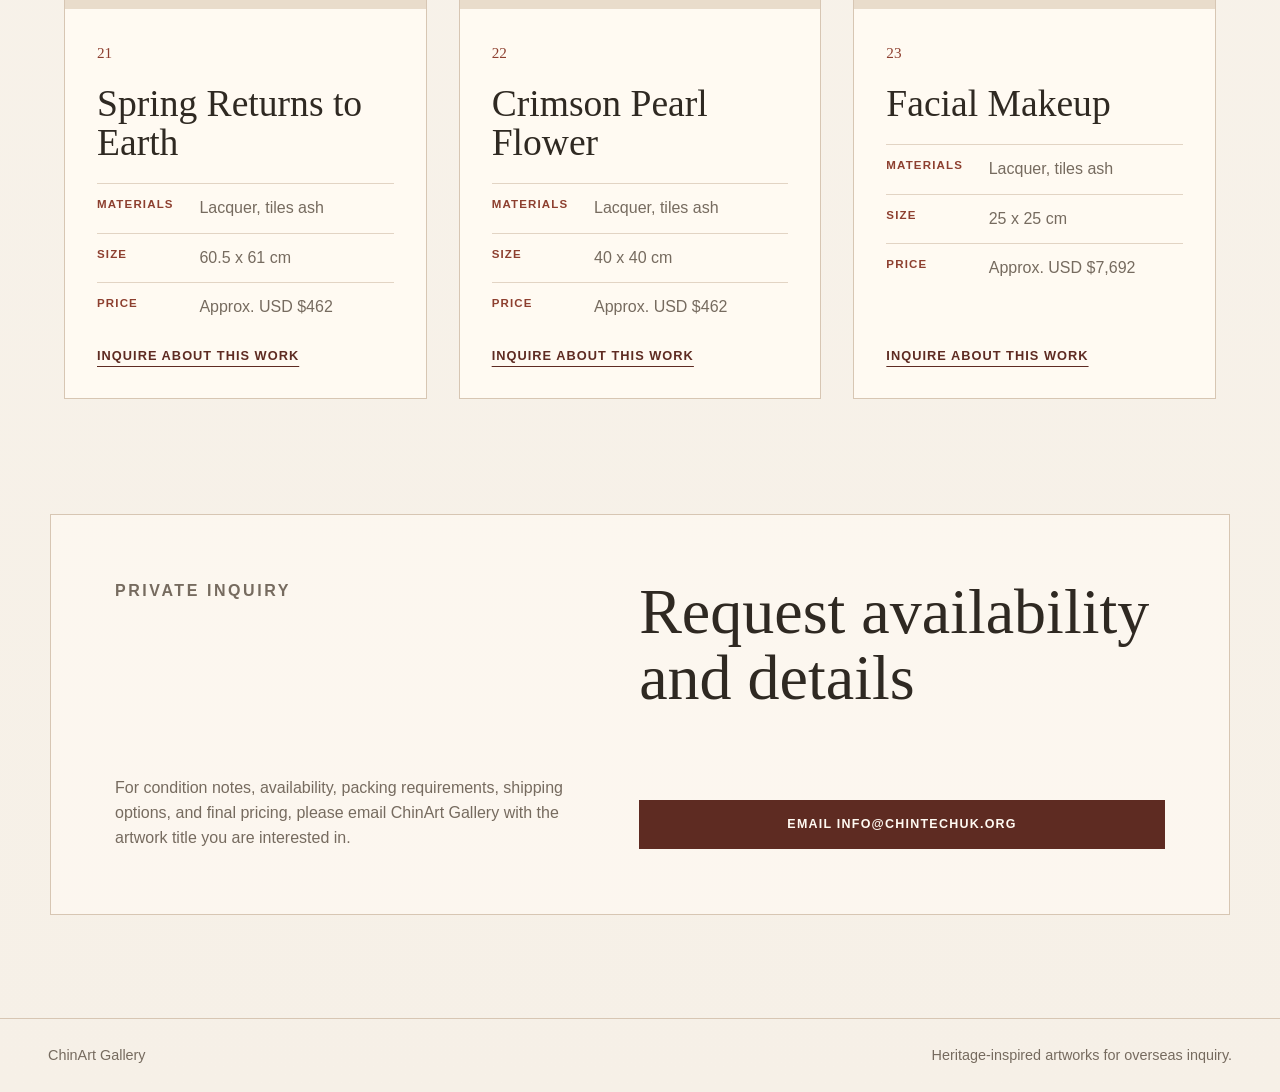
==== commit 49a978e5: "Update gallery brand name" ====
--- a/index.html
+++ b/index.html
@@ -3,16 +3,16 @@
   <head>
     <meta charset="utf-8">
     <meta name="viewport" content="width=device-width, initial-scale=1">
-    <title>Heritage Artworks | CHINTECH GALLERY</title>
+    <title>Heritage Artworks | ChinArt Gallery</title>
     <meta
       name="description"
-      content="Selected heritage-inspired lacquer artworks available for overseas inquiry through CHINTECH GALLERY."
+      content="Selected heritage-inspired lacquer artworks available for overseas inquiry through ChinArt Gallery."
     >
     <link rel="canonical" href="https://chintechuk.org/">
-    <meta property="og:title" content="Heritage Artworks | CHINTECH GALLERY">
+    <meta property="og:title" content="Heritage Artworks | ChinArt Gallery">
     <meta
       property="og:description"
-      content="Selected heritage-inspired artworks available for overseas inquiry through CHINTECH GALLERY."
+      content="Selected heritage-inspired artworks available for overseas inquiry through ChinArt Gallery."
     >
     <meta property="og:type" content="website">
     <meta property="og:url" content="https://chintechuk.org/">
@@ -20,7 +20,7 @@
   </head>
   <body>
     <header class="site-header">
-      <a class="brand" href="/" aria-label="CHINTECH GALLERY home">CHINTECH GALLERY</a>
+      <a class="brand" href="/" aria-label="CHINART GALLERY home">CHINART GALLERY</a>
       <nav aria-label="Primary navigation">
         <a href="#collection">Collection</a>
         <a href="#inquiry">Inquiry</a>
@@ -34,7 +34,7 @@
           <h1 id="page-title">Heritage Artworks</h1>
           <p class="hero__intro">
             A quiet catalogue of heritage-inspired lacquer works and cultural
-            art pieces available for overseas inquiry through CHINTECH GALLERY.
+            art pieces available for overseas inquiry through ChinArt Gallery.
           </p>
           <div class="hero__actions">
             <a class="button" href="#collection">View artworks</a>
@@ -398,7 +398,7 @@
         <h2 id="inquiry-title">Request availability and details</h2>
         <p>
           For condition notes, availability, packing requirements, shipping
-          options, and final pricing, please email CHINTECH GALLERY with the artwork
+          options, and final pricing, please email ChinArt Gallery with the artwork
           title you are interested in.
         </p>
         <a class="button" href="mailto:info@chintechuk.org?subject=Heritage%20Artworks%20Inquiry">Email info@chintechuk.org</a>
@@ -406,7 +406,7 @@
     </main>
 
     <footer class="site-footer">
-      <p>CHINTECH GALLERY</p>
+      <p>ChinArt Gallery</p>
       <p>Heritage-inspired artworks for overseas inquiry.</p>
     </footer>
   </body>
